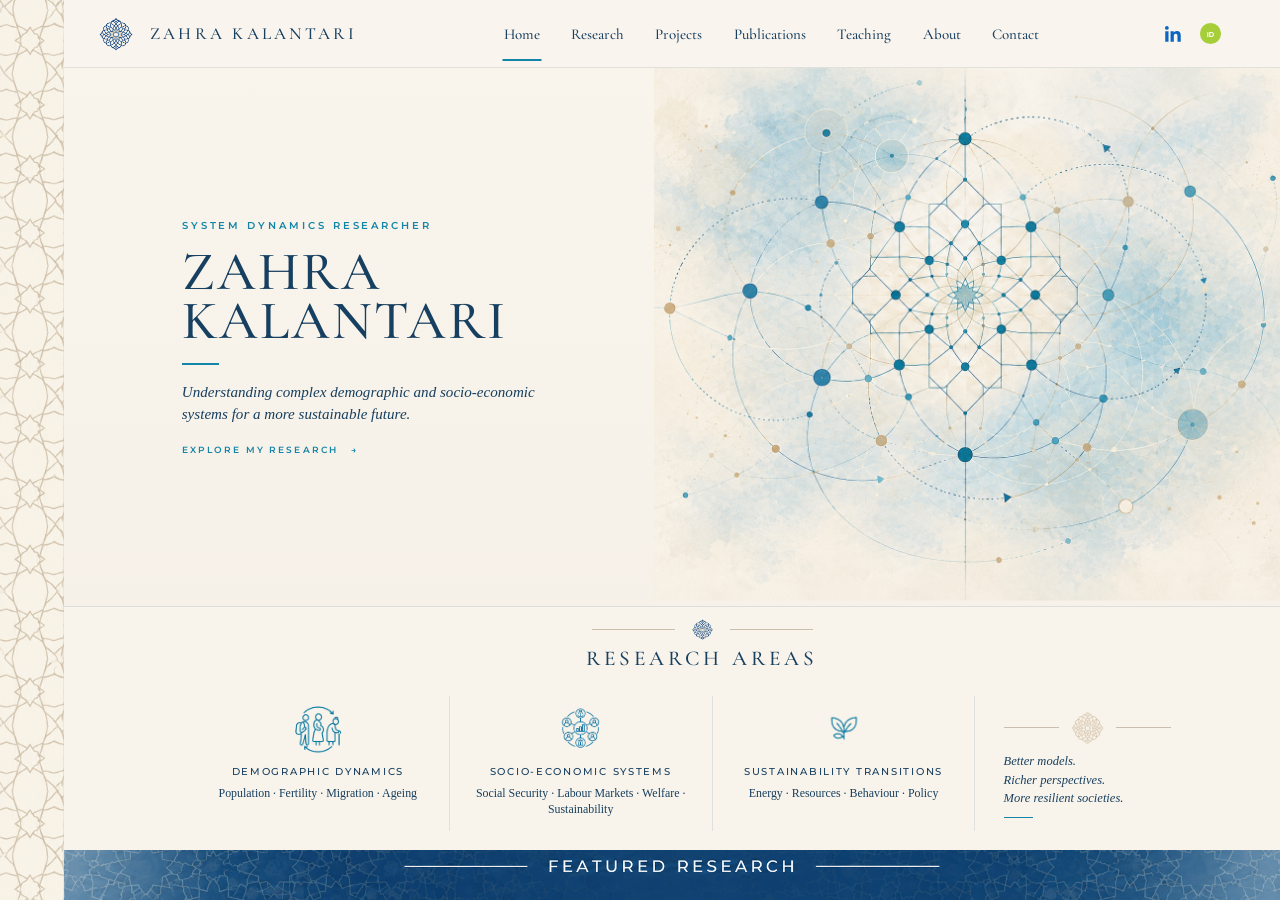
==== index.html @ ad51850c "Update index.html" ====
<!DOCTYPE html>
<html lang="en">

<head>
    <meta charset="UTF-8">

    <meta
        name="viewport"
        content="width=device-width, initial-scale=1.0"
    >

    <title>
        Zahra Kalantari | System Dynamics Researcher
    </title>

    <meta
        name="description"
        content="Academic website of Zahra Kalantari, System Dynamics researcher working on demographic dynamics, socio-economic systems, sustainability and policy analysis."
    >

    <!-- Fonts -->
    <link
        rel="preconnect"
        href="https://fonts.googleapis.com"
    >

    <link
        rel="preconnect"
        href="https://fonts.gstatic.com"
        crossorigin
    >

    <link
        href="https://fonts.googleapis.com/css2?family=Cormorant+Garamond:ital,wght@0,400;0,500;0,600;1,400&family=Montserrat:wght@400;500;600&display=swap"
        rel="stylesheet"
    >

    <link
        rel="stylesheet"
        href="style.css"
    >
</head>


<body>


<div class="page-shell">


    <!-- LEFT YAZD-INSPIRED BORDER -->

    <aside
        class="left-rail"
        aria-hidden="true">
    </aside>



    <!-- HEADER -->

    <header class="site-header">


        <a
            class="brand"
            href="#">

            <img
                src="assets/brand-mark.png"
                alt=""
                class="brand-mark"
            >

            <span>
                ZAHRA KALANTARI
            </span>

        </a>



        <nav
            class="main-nav"
            aria-label="Main navigation">

            <a
                href="#"
                class="active">
                Home
            </a>

            <a href="#research">
                Research
            </a>

            <a href="#projects">
                Projects
            </a>

            <a href="#">
                Publications
            </a>

            <a href="#">
                Teaching
            </a>

            <a href="#">
                About
            </a>

            <a href="#">
                Contact
            </a>

        </nav>



        <!-- SOCIAL LINKS -->

        <div class="social-links">


            <!-- Replace # later with your LinkedIn URL -->

            <a
                href="#"
                class="social-link linkedin"
                aria-label="LinkedIn"
                title="LinkedIn">

                <svg
                    viewBox="0 0 24 24"
                    aria-hidden="true">

                    <path
                        d="M20.45 20.45h-3.56v-5.57c0-1.33-.03-3.04-1.85-3.04-1.85 0-2.14 1.45-2.14 2.94v5.67H9.34V8.98h3.42v1.57h.05c.48-.9 1.64-1.85 3.37-1.85 3.6 0 4.27 2.37 4.27 5.46v6.29ZM5.32 7.41a2.06 2.06 0 1 1 0-4.12 2.06 2.06 0 0 1 0 4.12ZM7.1 20.45H3.54V8.98H7.1v11.47Z">
                    </path>

                </svg>

            </a>



            <!-- Replace # later with your ORCID URL -->

            <a
                href="#"
                class="social-link orcid"
                aria-label="ORCID"
                title="ORCID">

                <svg
                    viewBox="0 0 24 24"
                    aria-hidden="true">

                    <circle
                        cx="12"
                        cy="12"
                        r="11">
                    </circle>

                    <text
                        x="12"
                        y="15.3"
                        text-anchor="middle">
                        iD
                    </text>

                </svg>

            </a>


        </div>


    </header>



    <!-- HERO -->

    <section class="hero">


        <!-- HERO TEXT -->

        <div class="hero-copy">


            <p class="hero-label">
                SYSTEM DYNAMICS RESEARCHER
            </p>


            <h1>
                ZAHRA
                <br>
                KALANTARI
            </h1>


            <span class="hero-rule"></span>


            <p class="hero-description">

                Understanding complex demographic
                and socio-economic systems for a more
                sustainable future.

            </p>


            <a
                href="#research"
                class="hero-link">

                EXPLORE MY RESEARCH

                <span aria-hidden="true">
                    →
                </span>

            </a>


        </div>



        <!-- HERO IMAGE -->

        <div class="hero-visual">

            <img
                src="assets/hero-graphic.png"
                alt=""
            >

        </div>


    </section>



    <!-- RESEARCH AREAS -->

    <section
        class="research-areas"
        id="research">


        <!-- TITLE ORNAMENT -->

        <div class="research-heading">

            <span class="heading-line"></span>

            <img
                src="assets/brand-mark.png"
                alt=""
                class="heading-mark"
            >

            <span class="heading-line"></span>

        </div>



        <h2>
            RESEARCH AREAS
        </h2>



        <div class="research-grid">


            <!-- 1 -->

            <article class="research-card">

                <div class="research-icon-box">

                    <img
                        src="assets/icon-demographic.png"
                        alt=""
                        class="research-icon icon-demographic"
                    >

                </div>


                <h3>
                    DEMOGRAPHIC DYNAMICS
                </h3>


                <p>
                    Population · Fertility · Migration · Ageing
                </p>

            </article>



            <!-- 2 -->

            <article class="research-card">

                <div class="research-icon-box">

                    <img
                        src="assets/icon-socioeconomic.png"
                        alt=""
                        class="research-icon icon-socioeconomic"
                    >

                </div>


                <h3>
                    SOCIO-ECONOMIC SYSTEMS
                </h3>


                <p>
                    Social Security · Labour Markets · Welfare · Sustainability
                </p>

            </article>



            <!-- 3 -->

            <article class="research-card">

                <div class="research-icon-box">

                    <img
                        src="assets/icon-sustainability.png"
                        alt=""
                        class="research-icon icon-sustainability"
                    >

                </div>


                <h3>
                    SUSTAINABILITY TRANSITIONS
                </h3>


                <p>
                    Energy · Resources · Behaviour · Policy
                </p>

            </article>



            <!-- SLOGAN -->

            <aside class="research-slogan">


                <div class="slogan-decoration">

                    <span></span>


                    <img
                        src="assets/slogan-icon.png"
                        alt=""
                    >


                    <span></span>

                </div>



                <p>

                    Better models.
                    <br>

                    Richer perspectives.
                    <br>

                    More resilient societies.

                </p>


                <div class="slogan-bottom-line"></div>


            </aside>


        </div>


    </section>



    <!-- FEATURED RESEARCH
         IMPORTANT:
         The image itself already contains the title and lines.
         No additional Featured Research text here.
    -->

   <section
    class="featured-strip"
    id="projects"
    aria-label="Featured Research">

    <img
        src="assets/featured-banner.png"
        alt="Featured Research"
    >

</section>
    </section>


</div>


</body>

</html>
---- style.css ----
/* =========================================================
   ZAHRA KALANTARI
   HOMEPAGE — FINAL PROPORTION SYSTEM
   ========================================================= */


/* =========================================================
   VARIABLES
   ========================================================= */

:root {

    --page:
        #f7f2e9;

    --page-light:
        #faf6ef;

    --sand:
        #D4C8B6;

    --blue:
        #1385a8;

    --deep-blue:
        #173f60;

    --line:
        rgba(23, 63, 96, 0.11);


    /* left decorative border */

    --rail-width:
        64px;


    /*
       These four rows together always equal the screen height.

       They scale automatically with monitor height.
    */

    --header-height:
        clamp(64px, 7.6vh, 80px);

   --research-height:
    clamp(185px, 27vh, 250px);

--featured-height:
    clamp(46px, 5.6vh, 58px);

}


/* =========================================================
   RESET
   ========================================================= */

* {

    box-sizing:
        border-box;

    margin:
        0;

    padding:
        0;

}


html {

    width:
        100%;

    height:
        100%;

    scroll-behavior:
        smooth;

}


body {

    width:
        100%;

    min-height:
        100%;

    overflow-x:
        hidden;


    font-family:
        "Cormorant Garamond",
        Georgia,
        serif;


    color:
        var(--deep-blue);


    background:

        radial-gradient(
            circle at 82% 6%,
            rgba(255,255,255,0.40),
            transparent 28%
        ),

        linear-gradient(
            180deg,
            #f9f5ed 0%,
            #f5efe6 100%
        );

}


a {

    color:
        inherit;

    text-decoration:
        none;

}


img {

    display:
        block;

}


/* =========================================================
   FIRST SCREEN
   ========================================================= */

.page-shell {

    position:
        relative;


    width:
        100%;


    /*
       Entire composition stays inside one monitor.
    */

    height:
        100svh;


    display:
        grid;


    grid-template-rows:

        var(--header-height)

        minmax(0, 1fr)

        var(--research-height)

        var(--featured-height);


    overflow:
        hidden;


    background:

        linear-gradient(
            180deg,
            #f9f5ed 0%,
            #f5efe6 100%
        );

}


/* =========================================================
   LEFT DECORATIVE BORDER
   ========================================================= */

.left-rail {

    position:
        absolute;


    z-index:
        40;


    top:
        0;

    bottom:
        0;

    left:
        0;


    width:
        var(--rail-width);


    overflow:
        hidden;


    background-color:
        var(--page);


    /*
       IMPORTANT

       The source PNG contains blank space on its right side.

       The original image is therefore deliberately enlarged.

       This makes ONLY the geometric section fill the entire
       visible 64px rail.
    */

    background-image:
        url("assets/left-border.png");


    background-repeat:
        repeat-y;


    background-size:
        170px auto;


    background-position:
        left top;


    border-right:
        1px solid
        rgba(212, 200, 182, 0.30);


    pointer-events:
        none;

}


/* =========================================================
   HEADER
   ========================================================= */

.site-header {

    position:
        relative;


    z-index:
        20;


    grid-row:
        1;


    display:
        grid;


    grid-template-columns:

        minmax(280px, 1fr)

        auto

        minmax(100px, 0.45fr);


    align-items:
        center;


    padding:

        0

        4.5vw

        0

        calc(
            var(--rail-width) + 2.5vw
        );


    border-bottom:
        1px solid var(--line);


    background:
        rgba(249,245,237,0.94);

}


/* =========================================================
   BRAND
   ========================================================= */

.brand {

    display:
        inline-flex;


    align-items:
        center;


    gap:
        14px;


    width:
        max-content;

}


.brand-mark {

    width:
        40px;

    height:
        40px;


    object-fit:
        contain;


    flex:
        0 0 auto;

}


.brand span {

    font-size:
        17px;


    font-weight:
        500;


    letter-spacing:
        0.19em;


    white-space:
        nowrap;


    color:
        var(--deep-blue);

}


/* =========================================================
   NAVIGATION
   ========================================================= */

.main-nav {

    height:
        100%;


    display:
        flex;


    align-items:
        center;


    justify-content:
        center;


    gap:
        clamp(
            21px,
            2.45vw,
            41px
        );

}


.main-nav a {

    position:
        relative;


    font-size:
        15px;


    font-weight:
        500;


    color:
        var(--deep-blue);


    transition:
        color 0.20s ease;

}


.main-nav a:hover {

    color:
        var(--blue);

}


.main-nav a::after {

    content:
        "";


    position:
        absolute;


    left:
        50%;


    bottom:
        -18px;


    width:
        0;


    height:
        2px;


    transform:
        translateX(-50%);


    background:
        var(--blue);


    transition:
        width 0.20s ease;

}


.main-nav a:hover::after,
.main-nav a.active::after {

    width:
        39px;

}


/* =========================================================
   LINKEDIN + ORCID
   ========================================================= */

.social-links {

    display:
        flex;


    align-items:
        center;


    justify-content:
        flex-end;


    gap:
        13px;

}


.social-link {

    width:
        24px;

    height:
        24px;


    display:
        grid;


    place-items:
        center;


    transition:
        transform 0.20s ease;

}


.social-link:hover {

    transform:
        translateY(-1px);

}


/* LinkedIn */

.linkedin svg {

    width:
        22px;

    height:
        22px;


    fill:
        #0A66C2;

}


/* ORCID */

.orcid svg {

    width:
        23px;

    height:
        23px;

}


.orcid circle {

    fill:
        #A6CE39;

}


.orcid text {

    fill:
        white;


    font-family:
        Arial,
        Helvetica,
        sans-serif;


    font-size:
        8px;


    font-weight:
        700;

}


/* =========================================================
   HERO
   ========================================================= */

.hero {

    grid-row:
        2;

    min-height:
        0;

    display:
        grid;

    grid-template-columns:
        43% 57%;

    padding-left:
        calc(var(--rail-width) + 9.2vw);

    border-bottom:
        1px solid var(--line);
}


/* =========================================================
   HERO COPY
   ========================================================= */

.hero-copy {

    min-width:
        0;

    display:
        flex;

    flex-direction:
        column;

    justify-content:
        center;

    align-items:
        flex-start;

    padding-right:
        2vw;

    padding-top:
        0.6vh;

    padding-bottom:
        0.6vh;
}

/* label */

.hero-label {

    margin-bottom:

        clamp(
            11px,
            1.7vh,
            19px
        );


    font-family:

        "Montserrat",
        Arial,
        sans-serif;


    font-size:

        clamp(
            10px,
            0.79vw,
            12px
        );


    font-weight:
        600;


    letter-spacing:
        0.29em;


    color:
        var(--blue);

}


/* =========================================================
   NAME
   ========================================================= */

.hero h1 {

    /*
       Deliberately smaller than previous version.
    */

    font-size:

        clamp(
            48px,
            4.25vw,
            66px
        );


    line-height:
        0.91;


    letter-spacing:
        0.045em;


    font-weight:
        500;


    color:
        var(--deep-blue);

}


/* blue divider */

.hero-rule {

    display:
        block;


    width:
        37px;


    height:
        2px;


    margin:

        clamp(
            12px,
            1.8vh,
            19px
        )

        0;


    background:
        var(--blue);

}


/* description */

.hero-description {

    max-width:
        390px;


    font-family:

        Georgia,
        "Times New Roman",
        serif;


    font-style:
        italic;


    font-size:

        clamp(
            14px,
            1.18vw,
            18px
        );


    line-height:
        1.48;


    color:
        var(--deep-blue);

}


/* CTA */

.hero-link {

    margin-top:

        clamp(
            13px,
            2vh,
            21px
        );


    display:
        inline-flex;


    align-items:
        center;


    gap:
        13px;


    font-family:

        "Montserrat",
        Arial,
        sans-serif;


    font-size:

        clamp(
            9px,
            0.72vw,
            11px
        );


    font-weight:
        600;


    letter-spacing:
        0.23em;


    color:
        var(--blue);

}


/* =========================================================
   HERO VISUAL
   ========================================================= */

.hero-visual {

    min-width:
        0;

    height:
        100%;

    display:
        flex;

    align-items:
        center;

    justify-content:
        center;

    overflow:
        hidden;

    padding:
        0;

    background:
        var(--page);
}
.hero-visual img {

    width:
        108%;

    height:
        108%;

    object-fit:
        contain;

    object-position:
        center center;

    transform:
        translateY(-1%) scale(1.06);
}
/* =========================================================
   RESEARCH AREAS
   ========================================================= */

.research-areas {

    grid-row:
        3;


    min-height:
        0;


    padding:

        1vh

        4.9vw

        1.1vh

        calc(
            var(--rail-width) + 9.6vw
        );


    background:
        rgba(249,245,237,0.80);

}


/* =========================================================
   RESEARCH TITLE ORNAMENT
   ========================================================= */

.research-heading {

    height:
        27px;


    display:
        flex;


    align-items:
        center;


    justify-content:
        center;


    gap:
        15px;

}


.heading-line {

    width:
        83px;


    height:
        1px;


    background:
        rgba(137,117,84,0.42);

}


.heading-mark {

    width:
        25px;

    height:
        25px;


    object-fit:
        contain;

}


/* =========================================================
   RESEARCH TITLE
   ========================================================= */

.research-areas > h2 {

    margin-top:
        2px;


    margin-bottom:
        1vh;


    text-align:
        center;


    font-size:

        clamp(
            18px,
            1.65vw,
            26px
        );


    font-weight:
        500;


    letter-spacing:
        0.19em;


    color:
        var(--deep-blue);

}


/* =========================================================
   RESEARCH GRID
   ========================================================= */

.research-grid {

    height:

        calc(
            100% - 56px
        );


    display:
        grid;


    grid-template-columns:

        1fr

        1fr

        1fr

        0.92fr;


    align-items:
        center;

}


/* =========================================================
   RESEARCH CARD
   ========================================================= */

.research-card {

    height:
        80%;


    min-width:
        0;


    display:
        flex;


    flex-direction:
        column;


    align-items:
        center;


    justify-content:
        flex-start;


    padding:

        0

        1.5vw;


    text-align:
        center;


    border-right:

        1px solid
        rgba(23,63,96,0.10);

}


/* =========================================================
   ICON CONTAINER

   The outer container is identical for all three icons.
   The image itself is individually scaled below.
   ========================================================= */

.research-icon-box {

    width:
        64px;


    height:
        64px;


    display:
        flex;


    align-items:
        center;


    justify-content:
        center;


    margin-bottom:
        0.55vh;

}


.research-icon {

    display:
        block;


    max-width:
        100%;


    max-height:
        100%;


    object-fit:
        contain;

}


/* Demographic icon has lots of internal empty area */

.icon-demographic {

    width:
        62px;

    height:
        62px;


    transform:
        scale(1.14);

}


/* Socio-economic */

.icon-socioeconomic {

    width:
        59px;

    height:
        59px;


    transform:
        scale(1);

}


/* Leaf has a naturally larger visual silhouette */

.icon-sustainability {

    width:
        58px;

    height:
        58px;

    transform:
        scale(1.08);
}
/* =========================================================
   RESEARCH HEADINGS
   ========================================================= */

.research-card h3 {

    margin-bottom:
        0.65vh;


    font-family:

        "Montserrat",
        Arial,
        sans-serif;


    font-size:

        clamp(
            9px,
            0.75vw,
            11.5px
        );


    line-height:
        1.42;


    font-weight:
        500;


    letter-spacing:
        0.18em;


    color:
        var(--deep-blue);

}


/* =========================================================
   RESEARCH TOPICS
   ========================================================= */

.research-card p {

    font-family:

        Georgia,
        "Times New Roman",
        serif;


    font-size:

        clamp(
            11px,
            0.93vw,
            14px
        );


    line-height:
        1.38;


    color:
        var(--deep-blue);

}


/* =========================================================
   SLOGAN
   ========================================================= */

.research-slogan {

    align-self:
        center;


    padding-left:
        2.2vw;

}


/* slogan ornament */

.slogan-decoration {

    display:
        flex;


    align-items:
        center;


    gap:
        11px;


    margin-bottom:
        0.75vh;

}


.slogan-decoration span {

    flex:
        1;


    max-width:
        55px;


    height:
        1px;


    background:
        rgba(137,117,84,0.42);

}


/* Larger sand-colored shamsa */

.slogan-decoration img {

    width:

        clamp(
            35px,
            2.8vw,
            42px
        );


    height:

        clamp(
            35px,
            2.8vw,
            42px
        );


    object-fit:
        contain;

}


/* slogan text */

.research-slogan p {

    font-family:

        Georgia,
        "Times New Roman",
        serif;


    font-size:

        clamp(
            12px,
            0.98vw,
            15px
        );


    line-height:
        1.47;


    font-style:
        italic;


    color:
        var(--deep-blue);

}


/* small blue line */

.slogan-bottom-line {

    width:
        29px;


    height:
        1px;


    margin-top:
        1vh;


    background:
        var(--blue);

}


/* =========================================================
   FEATURED RESEARCH STRIP

   There is NO additional text here.
   The PNG itself contains the title and lines.
   ========================================================= */

.featured-strip {

    grid-row:
        4;


    width:

        calc(
            100% - var(--rail-width)
        );


    height:
        var(--featured-height);


    margin-left:
        var(--rail-width);


    overflow:
        hidden;


    background:
        #174e79;

}


.featured-strip img {

    width:
        100%;


    height:
        100%;


    object-fit:
        cover;


    object-position:
        center center;

}


/* =========================================================
   SHORT DESKTOP SCREENS
   ========================================================= */

@media
(max-height: 700px)
and
(min-width: 901px) {

    :root {

        --research-height:
            195px;

        --featured-height:
            47px;

        --header-height:
            63px;

    }


    .brand-mark {

        width:
            36px;

        height:
            36px;

    }


    .brand span {

        font-size:
            15px;

    }


    .hero h1 {

        font-size:

            clamp(
                46px,
                4vw,
                58px
            );

    }


    .hero-description {

        font-size:

            clamp(
                13px,
                1vw,
                16px
            );

    }


    .research-icon-box {

        width:
            55px;

        height:
            55px;

    }


    .icon-demographic {

        width:
            54px;

        height:
            54px;

    }


    .icon-socioeconomic {

        width:
            52px;

        height:
            52px;

    }


    .icon-sustainability {

        width:
            44px;

        height:
            44px;

    }

}


/* =========================================================
   TABLET / MOBILE
   ========================================================= */

@media
(max-width: 900px) {


    body {

        overflow-y:
            auto;

    }


    :root {

        --rail-width:
            34px;

    }


    .page-shell {

        height:
            auto;


        min-height:
            100svh;


        display:
            block;


        overflow:
            visible;

    }


    .left-rail {

        position:
            fixed;


        width:
            var(--rail-width);


        /*
           same crop principle as desktop
        */

        background-size:
            91px auto;

    }


    .site-header {

        height:
            68px;


        display:
            flex;


        padding:

            0

            16px

            0

            calc(
                var(--rail-width) + 16px
            );

    }


    .brand-mark {

        width:
            34px;

        height:
            34px;

    }


    .brand span {

        font-size:
            14px;


        letter-spacing:
            0.12em;

    }


    .main-nav {

        display:
            none;

    }


    .social-links {

        margin-left:
            auto;

    }


    .hero {

        display:
            block;


        padding:

            42px

            18px

            25px

            calc(
                var(--rail-width) + 22px
            );

    }


    .hero-copy {

        padding-bottom:
            28px;

    }


    .hero h1 {

        font-size:

            clamp(
                46px,
                14vw,
                68px
            );

    }


    .hero-visual {

        height:
            340px;


        margin-left:

            calc(
                -1 *
                (
                    var(--rail-width) + 22px
                )
            );


        margin-right:
            -18px;

    }


    .hero-visual img {

        width:
            96%;


        height:
            96%;

    }


    .research-areas {

        padding:

            28px

            22px

            30px

            calc(
                var(--rail-width) + 22px
            );

    }


    .research-grid {

        height:
            auto;


        display:
            block;

    }


    .research-card {

        height:
            auto;


        padding:
            20px 0;


        border-right:
            0;


        border-bottom:

            1px solid
            rgba(23,63,96,0.10);

    }


    .research-icon-box {

        width:
            70px;

        height:
            70px;

    }


    .research-slogan {

        padding:
            28px 0 5px;


        text-align:
            center;

    }


    .slogan-decoration {

        justify-content:
            center;

    }


    .slogan-bottom-line {

        margin-left:
            auto;

        margin-right:
            auto;

    }


    .featured-strip {

        width:

            calc(
                100% - var(--rail-width)
            );


        height:
            70px;


        margin-left:
            var(--rail-width);

    }

}
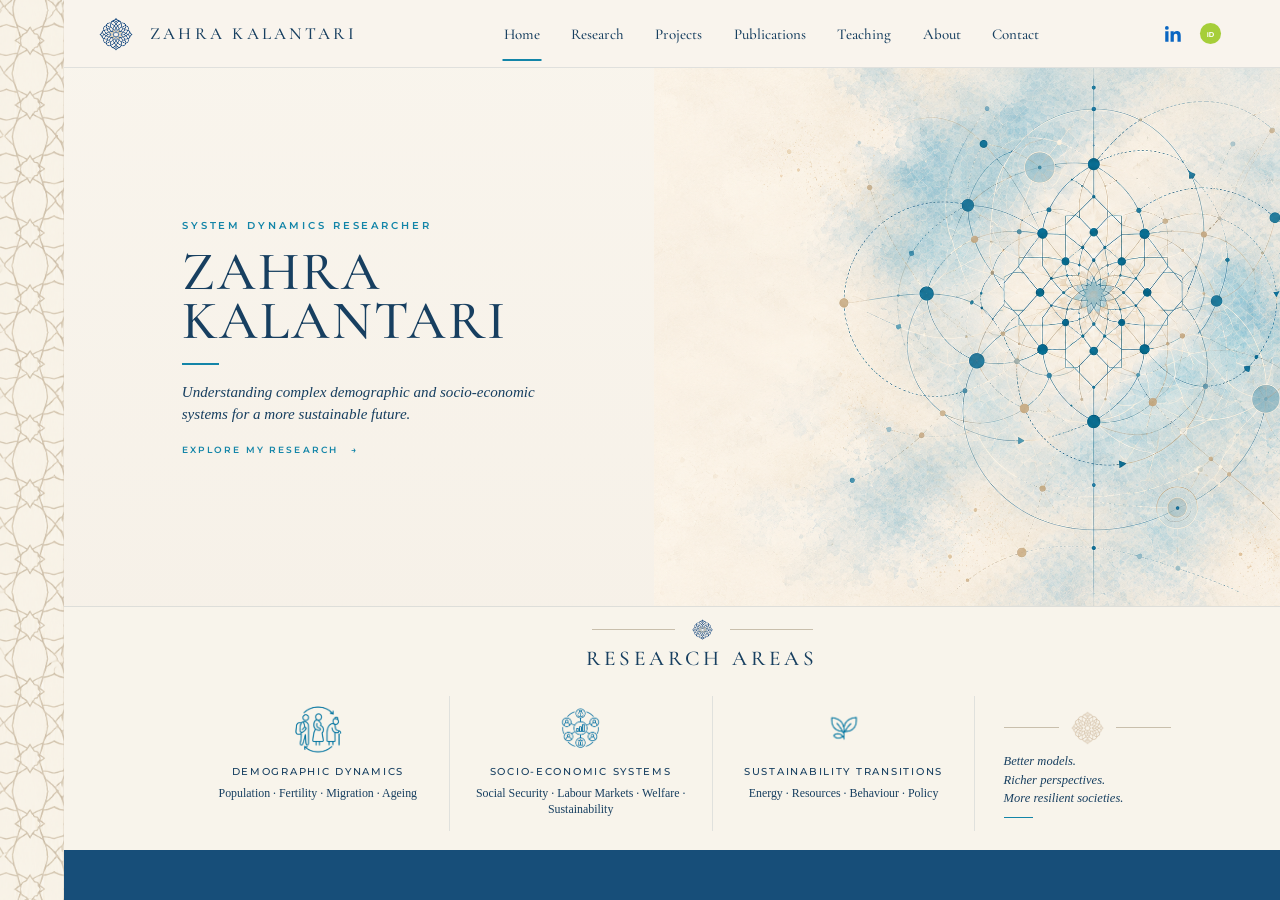
==== commit 2cca9f35: "Update index.html" ====
--- a/index.html
+++ b/index.html
@@ -425,13 +425,8 @@
     class="featured-strip"
     id="projects"
     aria-label="Featured Research">
-
-    <img
-        src="assets/featured-banner.png"
-        alt="Featured Research"
-    >
-
 </section>
+
     </section>
 
 
--- a/style.css
+++ b/style.css
@@ -890,47 +890,28 @@
    ========================================================= */
 
 .hero-visual {
-
-    min-width:
-        0;
-
-    height:
-        100%;
-
-    display:
-        flex;
-
-    align-items:
-        center;
-
-    justify-content:
-        center;
-
-    overflow:
-        hidden;
-
-    padding:
-        0;
-
-    background:
-        var(--page);
-}
+    min-width: 0;
+    height: 100%;
+
+    display: flex;
+    align-items: center;
+    justify-content: center;
+
+    overflow: hidden;
+
+    padding: 0;
+
+    background: var(--page);
+}
+ 
 .hero-visual img {
-
-    width:
-        108%;
-
-    height:
-        108%;
-
-    object-fit:
-        contain;
-
-    object-position:
-        center center;
-
-    transform:
-        translateY(-1%) scale(1.06);
+    width: 100%;
+    height: 100%;
+
+    object-fit: cover;
+    object-position: 68% center;
+
+    transform: none;
 }
 /* =========================================================
    RESEARCH AREAS
@@ -1938,21 +1919,19 @@
 
 
     .featured-strip {
-
-        width:
-
-            calc(
-                100% - var(--rail-width)
-            );
-
-
-        height:
-            70px;
-
-
-        margin-left:
-            var(--rail-width);
-
-    }
-
-}
+    grid-row: 4;
+
+    width: calc(100% - var(--rail-width));
+    height: var(--featured-height);
+
+    margin-left: var(--rail-width);
+
+    background-image: url("assets/featured-banner.png");
+    background-repeat: no-repeat;
+    background-position: center;
+    background-size: cover;
+
+    overflow: hidden;
+}
+
+}
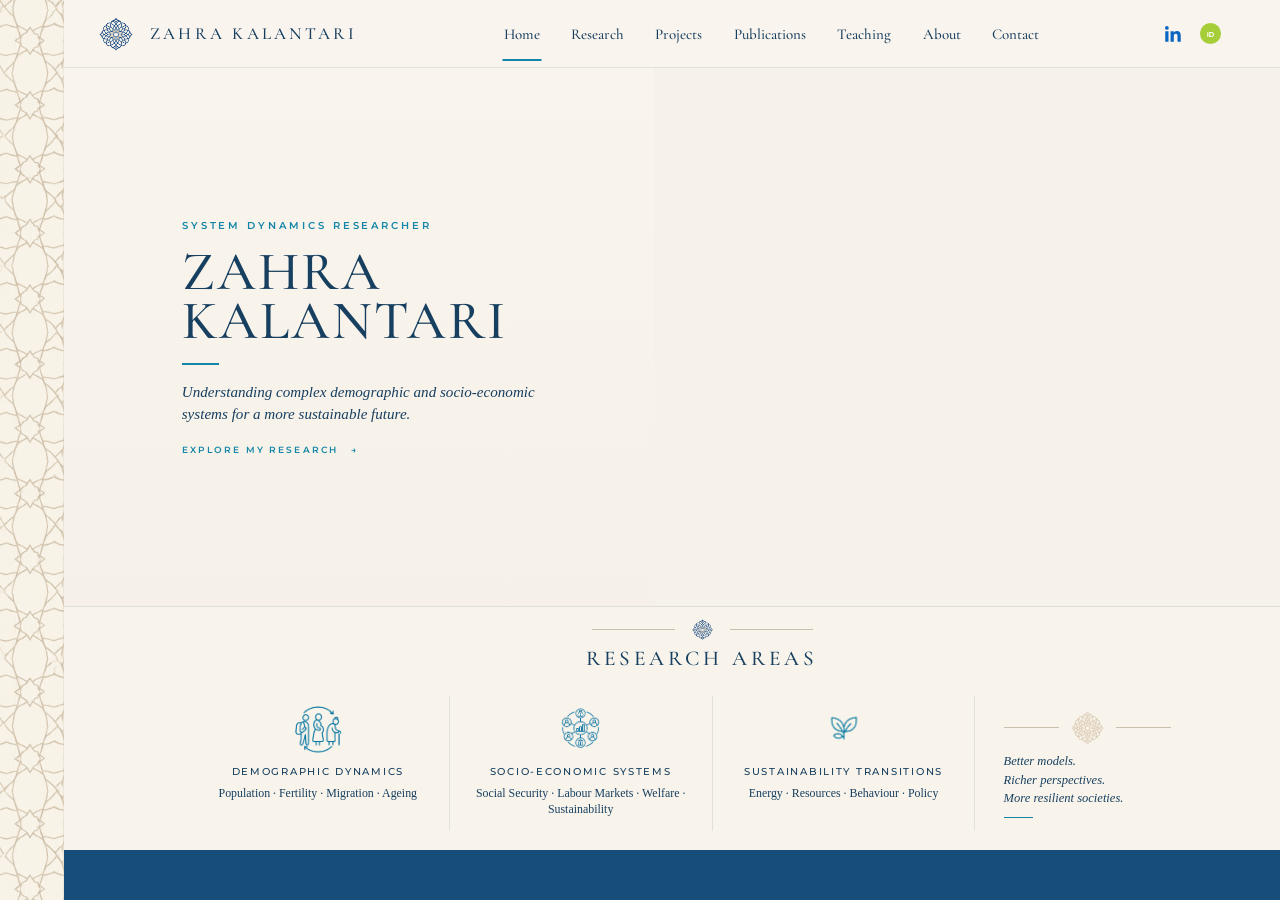
==== commit 68dc3d08: "Update index.html" ====
--- a/index.html
+++ b/index.html
@@ -235,14 +235,7 @@
 
         <!-- HERO IMAGE -->
 
-        <div class="hero-visual">
-
-            <img
-                src="assets/hero-graphic.png"
-                alt=""
-            >
-
-        </div>
+      <div class="hero-visual" aria-hidden="true"></div>
 
 
     </section>
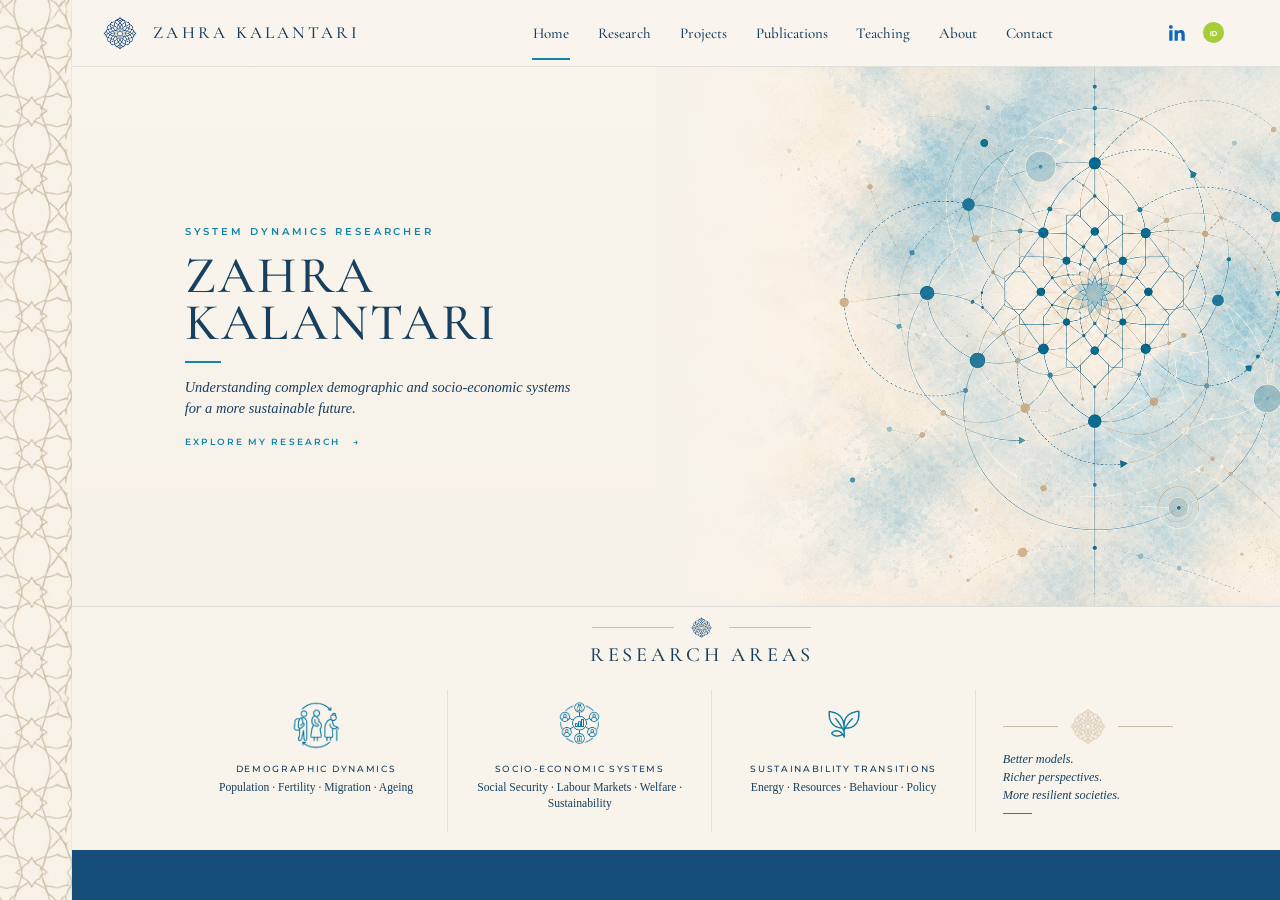
==== commit 603d34af: "Update index.html" ====
--- a/index.html
+++ b/index.html
@@ -418,7 +418,6 @@
     class="featured-strip"
     id="projects"
     aria-label="Featured Research">
-</section>
 
     </section>
 
--- a/style.css
+++ b/style.css
@@ -1,55 +1,23 @@
 /* =========================================================
-   ZAHRA KALANTARI
-   HOMEPAGE — FINAL PROPORTION SYSTEM
-   ========================================================= */
-
-
-/* =========================================================
-   VARIABLES
+   ZAHRA KALANTARI — CLEAN HOMEPAGE CSS
    ========================================================= */
 
 :root {
-
-    --page:
-        #f7f2e9;
-
-    --page-light:
-        #faf6ef;
-
-    --sand:
-        #D4C8B6;
-
-    --blue:
-        #1385a8;
-
-    --deep-blue:
-        #173f60;
-
-    --line:
-        rgba(23, 63, 96, 0.11);
-
-
-    /* left decorative border */
-
-    --rail-width:
-        64px;
-
-
-    /*
-       These four rows together always equal the screen height.
-
-       They scale automatically with monitor height.
-    */
-
-    --header-height:
-        clamp(64px, 7.6vh, 80px);
-
-   --research-height:
-    clamp(185px, 27vh, 250px);
-
---featured-height:
-    clamp(46px, 5.6vh, 58px);
-
+  --page: #f7f2e9;
+  --page-light: #faf6ef;
+
+  --sand: #D4C8B6;
+
+  --blue: #1385a8;
+  --deep-blue: #173f60;
+
+  --line: rgba(23, 63, 96, 0.11);
+
+  --rail-width: 72px;
+
+  --header-height: clamp(62px, 7.4vh, 76px);
+  --research-height: clamp(188px, 27vh, 245px);
+  --featured-height: clamp(44px, 5.6vh, 58px);
 }
 
 
@@ -58,140 +26,82 @@
    ========================================================= */
 
 * {
-
-    box-sizing:
-        border-box;
-
-    margin:
-        0;
-
-    padding:
-        0;
-
-}
-
+  box-sizing: border-box;
+  margin: 0;
+  padding: 0;
+}
+
+html,
+body {
+  width: 100%;
+  min-height: 100%;
+}
 
 html {
-
-    width:
-        100%;
-
-    height:
-        100%;
-
-    scroll-behavior:
-        smooth;
-
-}
-
+  scroll-behavior: smooth;
+}
 
 body {
-
-    width:
-        100%;
-
-    min-height:
-        100%;
-
-    overflow-x:
-        hidden;
-
-
-    font-family:
-        "Cormorant Garamond",
-        Georgia,
-        serif;
-
-
-    color:
-        var(--deep-blue);
-
-
-    background:
-
-        radial-gradient(
-            circle at 82% 6%,
-            rgba(255,255,255,0.40),
-            transparent 28%
-        ),
-
-        linear-gradient(
-            180deg,
-            #f9f5ed 0%,
-            #f5efe6 100%
-        );
-
-}
-
+  overflow-x: hidden;
+
+  font-family:
+    "Cormorant Garamond",
+    Georgia,
+    serif;
+
+  color: var(--deep-blue);
+
+  background:
+    radial-gradient(
+      circle at 82% 6%,
+      rgba(255,255,255,0.42),
+      transparent 29%
+    ),
+    linear-gradient(
+      180deg,
+      #f9f5ed 0%,
+      #f5efe6 100%
+    );
+}
 
 a {
-
-    color:
-        inherit;
-
-    text-decoration:
-        none;
-
-}
-
+  color: inherit;
+  text-decoration: none;
+}
 
 img {
-
-    display:
-        block;
-
-}
-
-
-/* =========================================================
-   FIRST SCREEN
+  display: block;
+}
+
+
+/* =========================================================
+   ONE-SCREEN DESKTOP LAYOUT
    ========================================================= */
 
 .page-shell {
-
-    position:
-        relative;
-
-
-    width:
-        100%;
-
-
-    /*
-       Entire composition stays inside one monitor.
-    */
-
-    height:
-        100svh;
-
-
-    display:
-        grid;
-
-
-    grid-template-rows:
-
-        var(--header-height)
-
-        minmax(0, 1fr)
-
-        var(--research-height)
-
-        var(--featured-height);
-
-
-    overflow:
-        hidden;
-
-
-    background:
-
-        linear-gradient(
-            180deg,
-            #f9f5ed 0%,
-            #f5efe6 100%
-        );
-
+  position: relative;
+
+  width: 100%;
+  height: 100svh;
+
+  min-height: 620px;
+
+  display: grid;
+
+  grid-template-rows:
+    var(--header-height)
+    minmax(0, 1fr)
+    var(--research-height)
+    var(--featured-height);
+
+  overflow: hidden;
+
+  background:
+    linear-gradient(
+      180deg,
+      #f9f5ed 0%,
+      #f5efe6 100%
+    );
 }
 
 
@@ -200,72 +110,40 @@
    ========================================================= */
 
 .left-rail {
-
-    position:
-        absolute;
-
-
-    z-index:
-        40;
-
-
-    top:
-        0;
-
-    bottom:
-        0;
-
-    left:
-        0;
-
-
-    width:
-        var(--rail-width);
-
-
-    overflow:
-        hidden;
-
-
-    background-color:
-        var(--page);
-
-
-    /*
-       IMPORTANT
-
-       The source PNG contains blank space on its right side.
-
-       The original image is therefore deliberately enlarged.
-
-       This makes ONLY the geometric section fill the entire
-       visible 64px rail.
-    */
-
-    background-image:
-        url("assets/left-border.png");
-
-
-    background-repeat:
-        repeat-y;
-
-
-    background-size:
-        170px auto;
-
-
-    background-position:
-        left top;
-
-
-    border-right:
-        1px solid
-        rgba(212, 200, 182, 0.30);
-
-
-    pointer-events:
-        none;
-
+  position: absolute;
+
+  z-index: 40;
+
+  inset: 0 auto 0 0;
+
+  width: var(--rail-width);
+
+  overflow: hidden;
+
+  background-color: var(--page);
+
+  background-image:
+    url("assets/left-border.png");
+
+  background-repeat:
+    repeat-y;
+
+  /*
+    Deliberately enlarges the source image so
+    the decorative geometry fills the rail and
+    the blank area on its right side is cropped.
+  */
+
+  background-size:
+    180px auto;
+
+  background-position:
+    left top;
+
+  border-right:
+    1px solid rgba(212, 200, 182, 0.28);
+
+  pointer-events: none;
 }
 
 
@@ -274,56 +152,32 @@
    ========================================================= */
 
 .site-header {
-
-    position:
-        relative;
-
-
-    z-index:
-        20;
-
-
-    grid-row:
-        1;
-
-
-    display:
-        grid;
-
-
-    grid-template-columns:
-
-        minmax(280px, 1fr)
-
-        auto
-
-        minmax(100px, 0.45fr);
-
-
-    align-items:
-        center;
-
-
-    padding:
-
-        0
-
-        4.5vw
-
-        0
-
-        calc(
-            var(--rail-width) + 2.5vw
-        );
-
-
-    border-bottom:
-        1px solid var(--line);
-
-
-    background:
-        rgba(249,245,237,0.94);
-
+  position: relative;
+
+  z-index: 20;
+
+  grid-row: 1;
+
+  display: grid;
+
+  grid-template-columns:
+    minmax(270px, 1fr)
+    auto
+    minmax(96px, 0.4fr);
+
+  align-items: center;
+
+  padding:
+    0
+    4.2vw
+    0
+    calc(var(--rail-width) + 2.2vw);
+
+  border-bottom:
+    1px solid var(--line);
+
+  background:
+    rgba(249,245,237,0.94);
 }
 
 
@@ -332,65 +186,32 @@
    ========================================================= */
 
 .brand {
-
-    display:
-        inline-flex;
-
-
-    align-items:
-        center;
-
-
-    gap:
-        14px;
-
-
-    width:
-        max-content;
-
-}
-
+  width: max-content;
+
+  display: inline-flex;
+
+  align-items: center;
+
+  gap: 13px;
+}
 
 .brand-mark {
-
-    width:
-        40px;
-
-    height:
-        40px;
-
-
-    object-fit:
-        contain;
-
-
-    flex:
-        0 0 auto;
-
-}
-
+  width: 40px;
+  height: 40px;
+
+  flex: 0 0 auto;
+
+  object-fit: contain;
+}
 
 .brand span {
-
-    font-size:
-        17px;
-
-
-    font-weight:
-        500;
-
-
-    letter-spacing:
-        0.19em;
-
-
-    white-space:
-        nowrap;
-
-
-    color:
-        var(--deep-blue);
-
+  font-size: 17px;
+
+  font-weight: 500;
+
+  letter-spacing: 0.19em;
+
+  white-space: nowrap;
 }
 
 
@@ -399,111 +220,64 @@
    ========================================================= */
 
 .main-nav {
-
-    height:
-        100%;
-
-
-    display:
-        flex;
-
-
-    align-items:
-        center;
-
-
-    justify-content:
-        center;
-
-
-    gap:
-        clamp(
-            21px,
-            2.45vw,
-            41px
-        );
-
-}
-
+  height: 100%;
+
+  display: flex;
+
+  align-items: center;
+
+  justify-content: center;
+
+  gap:
+    clamp(
+      19px,
+      2.25vw,
+      38px
+    );
+}
 
 .main-nav a {
-
-    position:
-        relative;
-
-
-    font-size:
-        15px;
-
-
-    font-weight:
-        500;
-
-
-    color:
-        var(--deep-blue);
-
-
-    transition:
-        color 0.20s ease;
-
-}
-
+  position: relative;
+
+  font-size: 15px;
+
+  font-weight: 500;
+
+  color: var(--deep-blue);
+
+  transition:
+    color 0.20s ease;
+}
 
 .main-nav a:hover {
-
-    color:
-        var(--blue);
-
-}
-
+  color: var(--blue);
+}
 
 .main-nav a::after {
-
-    content:
-        "";
-
-
-    position:
-        absolute;
-
-
-    left:
-        50%;
-
-
-    bottom:
-        -18px;
-
-
-    width:
-        0;
-
-
-    height:
-        2px;
-
-
-    transform:
-        translateX(-50%);
-
-
-    background:
-        var(--blue);
-
-
-    transition:
-        width 0.20s ease;
-
-}
-
+  content: "";
+
+  position: absolute;
+
+  left: 50%;
+
+  bottom: -18px;
+
+  width: 0;
+  height: 2px;
+
+  transform:
+    translateX(-50%);
+
+  background:
+    var(--blue);
+
+  transition:
+    width 0.20s ease;
+}
 
 .main-nav a:hover::after,
 .main-nav a.active::after {
-
-    width:
-        39px;
-
+  width: 38px;
 }
 
 
@@ -512,113 +286,65 @@
    ========================================================= */
 
 .social-links {
-
-    display:
-        flex;
-
-
-    align-items:
-        center;
-
-
-    justify-content:
-        flex-end;
-
-
-    gap:
-        13px;
-
-}
-
+  display: flex;
+
+  align-items: center;
+
+  justify-content: flex-end;
+
+  gap: 12px;
+}
 
 .social-link {
-
-    width:
-        24px;
-
-    height:
-        24px;
-
-
-    display:
-        grid;
-
-
-    place-items:
-        center;
-
-
-    transition:
-        transform 0.20s ease;
-
-}
-
+  width: 25px;
+  height: 25px;
+
+  display: grid;
+
+  place-items: center;
+
+  transition:
+    transform 0.20s ease;
+}
 
 .social-link:hover {
-
-    transform:
-        translateY(-1px);
-
+  transform:
+    translateY(-1px);
 }
 
 
 /* LinkedIn */
 
 .linkedin svg {
-
-    width:
-        22px;
-
-    height:
-        22px;
-
-
-    fill:
-        #0A66C2;
-
+  width: 22px;
+  height: 22px;
+
+  fill: #0A66C2;
 }
 
 
 /* ORCID */
 
 .orcid svg {
-
-    width:
-        23px;
-
-    height:
-        23px;
-
-}
-
+  width: 23px;
+  height: 23px;
+}
 
 .orcid circle {
-
-    fill:
-        #A6CE39;
-
-}
-
+  fill: #A6CE39;
+}
 
 .orcid text {
-
-    fill:
-        white;
-
-
-    font-family:
-        Arial,
-        Helvetica,
-        sans-serif;
-
-
-    font-size:
-        8px;
-
-
-    font-weight:
-        700;
-
+  fill: #ffffff;
+
+  font-family:
+    Arial,
+    Helvetica,
+    sans-serif;
+
+  font-size: 8px;
+
+  font-weight: 700;
 }
 
 
@@ -627,24 +353,25 @@
    ========================================================= */
 
 .hero {
-
-    grid-row:
-        2;
-
-    min-height:
-        0;
-
-    display:
-        grid;
-
-    grid-template-columns:
-        43% 57%;
-
-    padding-left:
-        calc(var(--rail-width) + 9.2vw);
-
-    border-bottom:
-        1px solid var(--line);
+  grid-row: 2;
+
+  min-height: 0;
+
+  display: grid;
+
+  grid-template-columns:
+    43%
+    57%;
+
+  padding-left:
+    calc(
+      var(--rail-width) + 8.8vw
+    );
+
+  border-bottom:
+    1px solid var(--line);
+
+  overflow: hidden;
 }
 
 
@@ -653,72 +380,48 @@
    ========================================================= */
 
 .hero-copy {
-
-    min-width:
-        0;
-
-    display:
-        flex;
-
-    flex-direction:
-        column;
-
-    justify-content:
-        center;
-
-    align-items:
-        flex-start;
-
-    padding-right:
-        2vw;
-
-    padding-top:
-        0.6vh;
-
-    padding-bottom:
-        0.6vh;
-}
-
-/* label */
+  min-width: 0;
+
+  display: flex;
+
+  flex-direction: column;
+
+  justify-content: center;
+
+  align-items: flex-start;
+
+  padding:
+    0.4vh
+    2.4vw
+    0.4vh
+    0;
+}
 
 .hero-label {
-
-    margin-bottom:
-
-        clamp(
-            11px,
-            1.7vh,
-            19px
-        );
-
-
-    font-family:
-
-        "Montserrat",
-        Arial,
-        sans-serif;
-
-
-    font-size:
-
-        clamp(
-            10px,
-            0.79vw,
-            12px
-        );
-
-
-    font-weight:
-        600;
-
-
-    letter-spacing:
-        0.29em;
-
-
-    color:
-        var(--blue);
-
+  margin-bottom:
+    clamp(
+      10px,
+      1.5vh,
+      17px
+    );
+
+  font-family:
+    "Montserrat",
+    Arial,
+    sans-serif;
+
+  font-size:
+    clamp(
+      10px,
+      0.76vw,
+      12px
+    );
+
+  font-weight: 600;
+
+  letter-spacing: 0.29em;
+
+  color: var(--blue);
 }
 
 
@@ -727,281 +430,285 @@
    ========================================================= */
 
 .hero h1 {
-
-    /*
-       Deliberately smaller than previous version.
-    */
-
-    font-size:
-
-        clamp(
-            48px,
-            4.25vw,
-            66px
-        );
-
-
-    line-height:
-        0.91;
-
-
-    letter-spacing:
-        0.045em;
-
-
-    font-weight:
-        500;
-
-
-    color:
-        var(--deep-blue);
-
-}
-
-
-/* blue divider */
+  font-size:
+    clamp(
+      46px,
+      4.05vw,
+      63px
+    );
+
+  line-height: 0.91;
+
+  letter-spacing: 0.045em;
+
+  font-weight: 500;
+
+  color: var(--deep-blue);
+}
+
+
+/* =========================================================
+   HERO RULE
+   ========================================================= */
 
 .hero-rule {
-
-    display:
-        block;
-
-
-    width:
-        37px;
-
-
-    height:
-        2px;
-
-
-    margin:
-
-        clamp(
-            12px,
-            1.8vh,
-            19px
-        )
-
-        0;
-
-
-    background:
-        var(--blue);
-
-}
-
-
-/* description */
+  display: block;
+
+  width: 36px;
+
+  height: 2px;
+
+  margin:
+    clamp(
+      11px,
+      1.6vh,
+      17px
+    )
+    0;
+
+  background:
+    var(--blue);
+}
+
+
+/* =========================================================
+   HERO DESCRIPTION
+   ========================================================= */
 
 .hero-description {
-
-    max-width:
-        390px;
-
-
-    font-family:
-
-        Georgia,
-        "Times New Roman",
-        serif;
-
-
-    font-style:
-        italic;
-
-
-    font-size:
-
-        clamp(
-            14px,
-            1.18vw,
-            18px
-        );
-
-
-    line-height:
-        1.48;
-
-
-    color:
-        var(--deep-blue);
-
-}
-
-
-/* CTA */
+  max-width: 390px;
+
+  font-family:
+    Georgia,
+    "Times New Roman",
+    serif;
+
+  font-style: italic;
+
+  font-size:
+    clamp(
+      13.5px,
+      1.13vw,
+      17.5px
+    );
+
+  line-height: 1.48;
+
+  color: var(--deep-blue);
+}
+
+
+/* =========================================================
+   HERO LINK
+   ========================================================= */
 
 .hero-link {
-
-    margin-top:
-
-        clamp(
-            13px,
-            2vh,
-            21px
-        );
-
-
-    display:
-        inline-flex;
-
-
-    align-items:
-        center;
-
-
-    gap:
-        13px;
-
-
-    font-family:
-
-        "Montserrat",
-        Arial,
-        sans-serif;
-
-
-    font-size:
-
-        clamp(
-            9px,
-            0.72vw,
-            11px
-        );
-
-
-    font-weight:
-        600;
-
-
-    letter-spacing:
-        0.23em;
-
-
-    color:
-        var(--blue);
-
+  margin-top:
+    clamp(
+      12px,
+      1.8vh,
+      19px
+    );
+
+  display: inline-flex;
+
+  align-items: center;
+
+  gap: 13px;
+
+  font-family:
+    "Montserrat",
+    Arial,
+    sans-serif;
+
+  font-size:
+    clamp(
+      9px,
+      0.70vw,
+      11px
+    );
+
+  font-weight: 600;
+
+  letter-spacing: 0.23em;
+
+  color: var(--blue);
 }
 
 
 /* =========================================================
    HERO VISUAL
+
+   HTML should be:
+
+   <div class="hero-visual" aria-hidden="true"></div>
+
    ========================================================= */
 
 .hero-visual {
-    min-width: 0;
-    height: 100%;
-
-    display: flex;
-    align-items: center;
-    justify-content: center;
-
-    overflow: hidden;
-
-    padding: 0;
-
-    background: var(--page);
-}
- 
-.hero-visual img {
-    width: 100%;
-    height: 100%;
-
-    object-fit: cover;
-    object-position: 68% center;
-
-    transform: none;
-}
+  position: relative;
+
+  min-width: 0;
+
+  height: 100%;
+
+  overflow: hidden;
+
+  background-color:
+    var(--page);
+
+  background-image:
+    url("assets/hero-graphic.png");
+
+  background-repeat:
+    no-repeat;
+
+  background-size:
+    cover;
+
+  background-position:
+    68% center;
+}
+
+
+/*
+  Soft transition between text background and artwork.
+  Removes the ugly straight image-cut line.
+*/
+
+.hero-visual::before {
+  content: "";
+
+  position: absolute;
+
+  z-index: 1;
+
+  inset:
+    0
+    auto
+    0
+    0;
+
+  width:
+    25%;
+
+  background:
+    linear-gradient(
+      to right,
+
+      var(--page)
+      0%,
+
+      rgba(247,242,233,0.97)
+      18%,
+
+      rgba(247,242,233,0.76)
+      47%,
+
+      rgba(247,242,233,0.28)
+      76%,
+
+      rgba(247,242,233,0)
+      100%
+    );
+
+  pointer-events:
+    none;
+}
+
+
+/* subtle top/bottom blending */
+
+.hero-visual::after {
+  content: "";
+
+  position: absolute;
+
+  inset: 0;
+
+  pointer-events: none;
+
+  box-shadow:
+
+    inset
+    0
+    16px
+    25px
+    -30px
+    rgba(23,63,96,0.12),
+
+    inset
+    0
+    -16px
+    25px
+    -30px
+    rgba(23,63,96,0.12);
+}
+
+
+/*
+  If an old <img> accidentally remains in the HTML,
+  hide it so it does not interfere.
+*/
+
+.hero-visual > img {
+  display: none;
+}
+
+
 /* =========================================================
    RESEARCH AREAS
    ========================================================= */
 
 .research-areas {
-
-    grid-row:
-        3;
-
-
-    min-height:
-        0;
-
-
-    padding:
-
-        1vh
-
-        4.9vw
-
-        1.1vh
-
-        calc(
-            var(--rail-width) + 9.6vw
-        );
-
-
-    background:
-        rgba(249,245,237,0.80);
-
-}
-
-
-/* =========================================================
-   RESEARCH TITLE ORNAMENT
+  grid-row: 3;
+
+  min-height: 0;
+
+  padding:
+    0.9vh
+    4.8vw
+    1vh
+    calc(
+      var(--rail-width) + 8.8vw
+    );
+
+  background:
+    rgba(249,245,237,0.80);
+}
+
+
+/* =========================================================
+   RESEARCH HEADING ORNAMENT
    ========================================================= */
 
 .research-heading {
-
-    height:
-        27px;
-
-
-    display:
-        flex;
-
-
-    align-items:
-        center;
-
-
-    justify-content:
-        center;
-
-
-    gap:
-        15px;
-
-}
-
+  height: 26px;
+
+  display: flex;
+
+  align-items: center;
+
+  justify-content: center;
+
+  gap: 15px;
+}
 
 .heading-line {
-
-    width:
-        83px;
-
-
-    height:
-        1px;
-
-
-    background:
-        rgba(137,117,84,0.42);
-
-}
-
+  width: 82px;
+
+  height: 1px;
+
+  background:
+    rgba(137,117,84,0.42);
+}
 
 .heading-mark {
-
-    width:
-        25px;
-
-    height:
-        25px;
-
-
-    object-fit:
-        contain;
-
+  width: 25px;
+
+  height: 25px;
+
+  object-fit: contain;
 }
 
 
@@ -1010,39 +717,25 @@
    ========================================================= */
 
 .research-areas > h2 {
-
-    margin-top:
-        2px;
-
-
-    margin-bottom:
-        1vh;
-
-
-    text-align:
-        center;
-
-
-    font-size:
-
-        clamp(
-            18px,
-            1.65vw,
-            26px
-        );
-
-
-    font-weight:
-        500;
-
-
-    letter-spacing:
-        0.19em;
-
-
-    color:
-        var(--deep-blue);
-
+  margin-top: 1px;
+
+  margin-bottom:
+    0.85vh;
+
+  text-align: center;
+
+  font-size:
+    clamp(
+      18px,
+      1.58vw,
+      25px
+    );
+
+  font-weight: 500;
+
+  letter-spacing: 0.19em;
+
+  color: var(--deep-blue);
 }
 
 
@@ -1051,227 +744,143 @@
    ========================================================= */
 
 .research-grid {
-
-    height:
-
-        calc(
-            100% - 56px
-        );
-
-
-    display:
-        grid;
-
-
-    grid-template-columns:
-
-        1fr
-
-        1fr
-
-        1fr
-
-        0.92fr;
-
-
-    align-items:
-        center;
-
-}
-
-
-/* =========================================================
-   RESEARCH CARD
+  height:
+    calc(
+      100% - 53px
+    );
+
+  display: grid;
+
+  grid-template-columns:
+    1fr
+    1fr
+    1fr
+    0.92fr;
+
+  align-items: center;
+}
+
+
+/* =========================================================
+   RESEARCH CARDS
    ========================================================= */
 
 .research-card {
-
-    height:
-        80%;
-
-
-    min-width:
-        0;
-
-
-    display:
-        flex;
-
-
-    flex-direction:
-        column;
-
-
-    align-items:
-        center;
-
-
-    justify-content:
-        flex-start;
-
-
-    padding:
-
-        0
-
-        1.5vw;
-
-
-    text-align:
-        center;
-
-
-    border-right:
-
-        1px solid
-        rgba(23,63,96,0.10);
-
-}
-
-
-/* =========================================================
-   ICON CONTAINER
-
-   The outer container is identical for all three icons.
-   The image itself is individually scaled below.
+  height: 82%;
+
+  min-width: 0;
+
+  display: flex;
+
+  flex-direction: column;
+
+  align-items: center;
+
+  justify-content: flex-start;
+
+  padding:
+    0
+    1.45vw;
+
+  text-align: center;
+
+  border-right:
+    1px solid
+    rgba(23,63,96,0.10);
+}
+
+
+/* =========================================================
+   RESEARCH ICONS
    ========================================================= */
 
 .research-icon-box {
-
-    width:
-        64px;
-
-
-    height:
-        64px;
-
-
-    display:
-        flex;
-
-
-    align-items:
-        center;
-
-
-    justify-content:
-        center;
-
-
-    margin-bottom:
-        0.55vh;
-
-}
-
+  width: 68px;
+
+  height: 68px;
+
+  display: flex;
+
+  align-items: center;
+
+  justify-content: center;
+
+  margin-bottom:
+    0.45vh;
+
+  overflow: visible;
+}
 
 .research-icon {
-
-    display:
-        block;
-
-
-    max-width:
-        100%;
-
-
-    max-height:
-        100%;
-
-
-    object-fit:
-        contain;
-
-}
-
-
-/* Demographic icon has lots of internal empty area */
+  display: block;
+
+  object-fit: contain;
+}
+
+
+/* demographic */
 
 .icon-demographic {
-
-    width:
-        62px;
-
-    height:
-        62px;
-
-
-    transform:
-        scale(1.14);
-
-}
-
-
-/* Socio-economic */
+  width: 62px;
+
+  height: 62px;
+
+  transform:
+    scale(1.12);
+}
+
+
+/* socioeconomic */
 
 .icon-socioeconomic {
-
-    width:
-        59px;
-
-    height:
-        59px;
-
-
-    transform:
-        scale(1);
-
-}
-
-
-/* Leaf has a naturally larger visual silhouette */
+  width: 61px;
+
+  height: 61px;
+
+  transform:
+    scale(1.02);
+}
+
+
+/* sustainability leaf */
 
 .icon-sustainability {
-
-    width:
-        58px;
-
-    height:
-        58px;
-
-    transform:
-        scale(1.08);
-}
-/* =========================================================
-   RESEARCH HEADINGS
+  width: 64px;
+
+  height: 64px;
+
+  transform:
+    scale(1.18);
+}
+
+
+/* =========================================================
+   RESEARCH TITLES
    ========================================================= */
 
 .research-card h3 {
-
-    margin-bottom:
-        0.65vh;
-
-
-    font-family:
-
-        "Montserrat",
-        Arial,
-        sans-serif;
-
-
-    font-size:
-
-        clamp(
-            9px,
-            0.75vw,
-            11.5px
-        );
-
-
-    line-height:
-        1.42;
-
-
-    font-weight:
-        500;
-
-
-    letter-spacing:
-        0.18em;
-
-
-    color:
-        var(--deep-blue);
-
+  margin-bottom:
+    0.55vh;
+
+  font-family:
+    "Montserrat",
+    Arial,
+    sans-serif;
+
+  font-size:
+    clamp(
+      9px,
+      0.73vw,
+      11.3px
+    );
+
+  line-height: 1.42;
+
+  font-weight: 500;
+
+  letter-spacing: 0.18em;
+
+  color: var(--deep-blue);
 }
 
 
@@ -1280,30 +889,21 @@
    ========================================================= */
 
 .research-card p {
-
-    font-family:
-
-        Georgia,
-        "Times New Roman",
-        serif;
-
-
-    font-size:
-
-        clamp(
-            11px,
-            0.93vw,
-            14px
-        );
-
-
-    line-height:
-        1.38;
-
-
-    color:
-        var(--deep-blue);
-
+  font-family:
+    Georgia,
+    "Times New Roman",
+    serif;
+
+  font-size:
+    clamp(
+      11px,
+      0.91vw,
+      14px
+    );
+
+  line-height: 1.36;
+
+  color: var(--deep-blue);
 }
 
 
@@ -1312,198 +912,140 @@
    ========================================================= */
 
 .research-slogan {
-
-    align-self:
-        center;
-
-
-    padding-left:
-        2.2vw;
-
-}
-
-
-/* slogan ornament */
+  align-self: center;
+
+  padding-left:
+    2.1vw;
+}
 
 .slogan-decoration {
-
-    display:
-        flex;
-
-
-    align-items:
-        center;
-
-
-    gap:
-        11px;
-
-
-    margin-bottom:
-        0.75vh;
-
-}
-
+  display: flex;
+
+  align-items: center;
+
+  gap: 11px;
+
+  margin-bottom:
+    0.65vh;
+}
 
 .slogan-decoration span {
-
-    flex:
-        1;
-
-
-    max-width:
-        55px;
-
-
-    height:
-        1px;
-
-
-    background:
-        rgba(137,117,84,0.42);
-
-}
-
-
-/* Larger sand-colored shamsa */
+  flex: 1;
+
+  max-width: 55px;
+
+  height: 1px;
+
+  background:
+    rgba(137,117,84,0.42);
+}
+
+
+/* larger slogan shamsa */
 
 .slogan-decoration img {
-
-    width:
-
-        clamp(
-            35px,
-            2.8vw,
-            42px
-        );
-
-
-    height:
-
-        clamp(
-            35px,
-            2.8vw,
-            42px
-        );
-
-
-    object-fit:
-        contain;
-
-}
-
-
-/* slogan text */
+  width:
+    clamp(
+      38px,
+      3vw,
+      46px
+    );
+
+  height:
+    clamp(
+      38px,
+      3vw,
+      46px
+    );
+
+  object-fit: contain;
+}
 
 .research-slogan p {
-
-    font-family:
-
-        Georgia,
-        "Times New Roman",
-        serif;
-
-
-    font-size:
-
-        clamp(
-            12px,
-            0.98vw,
-            15px
-        );
-
-
-    line-height:
-        1.47;
-
-
-    font-style:
-        italic;
-
-
-    color:
-        var(--deep-blue);
-
-}
-
-
-/* small blue line */
+  font-family:
+    Georgia,
+    "Times New Roman",
+    serif;
+
+  font-size:
+    clamp(
+      12px,
+      0.96vw,
+      15px
+    );
+
+  line-height: 1.46;
+
+  font-style: italic;
+
+  color: var(--deep-blue);
+}
 
 .slogan-bottom-line {
-
-    width:
-        29px;
-
-
-    height:
-        1px;
-
-
-    margin-top:
-        1vh;
-
-
-    background:
-        var(--blue);
-
-}
-
-
-/* =========================================================
-   FEATURED RESEARCH STRIP
-
-   There is NO additional text here.
-   The PNG itself contains the title and lines.
+  width: 29px;
+
+  height: 1px;
+
+  margin-top:
+    0.9vh;
+
+  background:
+    var(--blue);
+}
+
+
+/* =========================================================
+   FEATURED RESEARCH
+
+   Works with either filename:
+   featured-banner.png
+   featured_banner.png
    ========================================================= */
 
 .featured-strip {
-
-    grid-row:
-        4;
-
-
-    width:
-
-        calc(
-            100% - var(--rail-width)
-        );
-
-
-    height:
-        var(--featured-height);
-
-
-    margin-left:
-        var(--rail-width);
-
-
-    overflow:
-        hidden;
-
-
-    background:
-        #174e79;
-
-}
-
-
-.featured-strip img {
-
-    width:
-        100%;
-
-
-    height:
-        100%;
-
-
-    object-fit:
-        cover;
-
-
-    object-position:
-        center center;
-
+  grid-row: 4;
+
+  width:
+    calc(
+      100% - var(--rail-width)
+    );
+
+  height:
+    var(--featured-height);
+
+  margin-left:
+    var(--rail-width);
+
+  overflow: hidden;
+
+  background-color:
+    #174e79;
+
+  background-image:
+    url("assets/featured-banner.png"),
+  
+  background-repeat:
+    no-repeat,
+    no-repeat;
+
+  background-position:
+    center,
+    center;
+
+  background-size:
+    cover,
+    cover;
+}
+
+
+/*
+  If an old Featured <img> remains,
+  hide it so we never get duplicate text
+  or a broken-image symbol.
+*/
+
+.featured-strip > img {
+  display: none;
 }
 
 
@@ -1516,108 +1058,83 @@
 and
 (min-width: 901px) {
 
-    :root {
-
-        --research-height:
-            195px;
-
-        --featured-height:
-            47px;
-
-        --header-height:
-            63px;
-
-    }
-
-
-    .brand-mark {
-
-        width:
-            36px;
-
-        height:
-            36px;
-
-    }
-
-
-    .brand span {
-
-        font-size:
-            15px;
-
-    }
-
-
-    .hero h1 {
-
-        font-size:
-
-            clamp(
-                46px,
-                4vw,
-                58px
-            );
-
-    }
-
-
-    .hero-description {
-
-        font-size:
-
-            clamp(
-                13px,
-                1vw,
-                16px
-            );
-
-    }
-
-
-    .research-icon-box {
-
-        width:
-            55px;
-
-        height:
-            55px;
-
-    }
-
-
-    .icon-demographic {
-
-        width:
-            54px;
-
-        height:
-            54px;
-
-    }
-
-
-    .icon-socioeconomic {
-
-        width:
-            52px;
-
-        height:
-            52px;
-
-    }
-
-
-    .icon-sustainability {
-
-        width:
-            44px;
-
-        height:
-            44px;
-
-    }
-
+  :root {
+    --header-height:
+      61px;
+
+    --research-height:
+      188px;
+
+    --featured-height:
+      45px;
+  }
+
+
+  .brand-mark {
+    width: 35px;
+
+    height: 35px;
+  }
+
+
+  .brand span {
+    font-size: 15px;
+  }
+
+
+  .hero h1 {
+    font-size:
+      clamp(
+        44px,
+        3.8vw,
+        57px
+      );
+  }
+
+
+  .hero-description {
+    font-size:
+      clamp(
+        13px,
+        1vw,
+        16px
+      );
+  }
+
+
+  .research-icon-box {
+    width: 58px;
+
+    height: 58px;
+  }
+
+
+  .icon-demographic {
+    width: 54px;
+
+    height: 54px;
+  }
+
+
+  .icon-socioeconomic {
+    width: 53px;
+
+    height: 53px;
+  }
+
+
+  .icon-sustainability {
+    width: 55px;
+
+    height: 55px;
+  }
+
+
+  .slogan-decoration img {
+    width: 38px;
+
+    height: 38px;
+  }
 }
 
 
@@ -1628,310 +1145,208 @@
 @media
 (max-width: 900px) {
 
-
-    body {
-
-        overflow-y:
-            auto;
-
-    }
-
-
-    :root {
-
-        --rail-width:
-            34px;
-
-    }
-
-
-    .page-shell {
-
-        height:
-            auto;
-
-
-        min-height:
-            100svh;
-
-
-        display:
-            block;
-
-
-        overflow:
-            visible;
-
-    }
-
-
-    .left-rail {
-
-        position:
-            fixed;
-
-
-        width:
-            var(--rail-width);
-
-
-        /*
-           same crop principle as desktop
-        */
-
-        background-size:
-            91px auto;
-
-    }
-
-
-    .site-header {
-
-        height:
-            68px;
-
-
-        display:
-            flex;
-
-
-        padding:
-
-            0
-
-            16px
-
-            0
-
-            calc(
-                var(--rail-width) + 16px
-            );
-
-    }
-
-
-    .brand-mark {
-
-        width:
-            34px;
-
-        height:
-            34px;
-
-    }
-
-
-    .brand span {
-
-        font-size:
-            14px;
-
-
-        letter-spacing:
-            0.12em;
-
-    }
-
-
-    .main-nav {
-
-        display:
-            none;
-
-    }
-
-
-    .social-links {
-
-        margin-left:
-            auto;
-
-    }
-
-
-    .hero {
-
-        display:
-            block;
-
-
-        padding:
-
-            42px
-
-            18px
-
-            25px
-
-            calc(
-                var(--rail-width) + 22px
-            );
-
-    }
-
-
-    .hero-copy {
-
-        padding-bottom:
-            28px;
-
-    }
-
-
-    .hero h1 {
-
-        font-size:
-
-            clamp(
-                46px,
-                14vw,
-                68px
-            );
-
-    }
-
-
-    .hero-visual {
-
-        height:
-            340px;
-
-
-        margin-left:
-
-            calc(
-                -1 *
-                (
-                    var(--rail-width) + 22px
-                )
-            );
-
-
-        margin-right:
-            -18px;
-
-    }
-
-
-    .hero-visual img {
-
-        width:
-            96%;
-
-
-        height:
-            96%;
-
-    }
-
-
-    .research-areas {
-
-        padding:
-
-            28px
-
-            22px
-
-            30px
-
-            calc(
-                var(--rail-width) + 22px
-            );
-
-    }
-
-
-    .research-grid {
-
-        height:
-            auto;
-
-
-        display:
-            block;
-
-    }
-
-
-    .research-card {
-
-        height:
-            auto;
-
-
-        padding:
-            20px 0;
-
-
-        border-right:
-            0;
-
-
-        border-bottom:
-
-            1px solid
-            rgba(23,63,96,0.10);
-
-    }
-
-
-    .research-icon-box {
-
-        width:
-            70px;
-
-        height:
-            70px;
-
-    }
-
-
-    .research-slogan {
-
-        padding:
-            28px 0 5px;
-
-
-        text-align:
-            center;
-
-    }
-
-
-    .slogan-decoration {
-
-        justify-content:
-            center;
-
-    }
-
-
-    .slogan-bottom-line {
-
-        margin-left:
-            auto;
-
-        margin-right:
-            auto;
-
-    }
-
-
-    .featured-strip {
-    grid-row: 4;
-
-    width: calc(100% - var(--rail-width));
-    height: var(--featured-height);
-
-    margin-left: var(--rail-width);
-
-    background-image: url("assets/featured-banner.png");
-    background-repeat: no-repeat;
-    background-position: center;
-    background-size: cover;
-
-    overflow: hidden;
-}
-
-}
+  body {
+    overflow-y: auto;
+  }
+
+
+  :root {
+    --rail-width: 34px;
+  }
+
+
+  .page-shell {
+    height: auto;
+
+    min-height: 100svh;
+
+    display: block;
+
+    overflow: visible;
+  }
+
+
+  .left-rail {
+    position: fixed;
+
+    width:
+      var(--rail-width);
+
+    background-size:
+      88px auto;
+  }
+
+
+  .site-header {
+    height: 68px;
+
+    display: flex;
+
+    padding:
+      0
+      16px
+      0
+      calc(
+        var(--rail-width) + 16px
+      );
+  }
+
+
+  .brand-mark {
+    width: 34px;
+
+    height: 34px;
+  }
+
+
+  .brand span {
+    font-size: 14px;
+
+    letter-spacing:
+      0.12em;
+  }
+
+
+  .main-nav {
+    display: none;
+  }
+
+
+  .social-links {
+    margin-left: auto;
+  }
+
+
+  .hero {
+    display: block;
+
+    padding:
+      40px
+      18px
+      24px
+      calc(
+        var(--rail-width) + 22px
+      );
+
+    min-height: auto;
+  }
+
+
+  .hero-copy {
+    padding:
+      0
+      0
+      28px;
+  }
+
+
+  .hero h1 {
+    font-size:
+      clamp(
+        46px,
+        14vw,
+        68px
+      );
+  }
+
+
+  .hero-visual {
+    height: 340px;
+
+    margin-left:
+      calc(
+        -1 *
+        (
+          var(--rail-width) + 22px
+        )
+      );
+
+    margin-right:
+      -18px;
+
+    background-size:
+      cover;
+
+    background-position:
+      68% center;
+  }
+
+
+  .hero-visual::before {
+    width: 20%;
+  }
+
+
+  .research-areas {
+    padding:
+      28px
+      22px
+      30px
+      calc(
+        var(--rail-width) + 22px
+      );
+  }
+
+
+  .research-grid {
+    height: auto;
+
+    display: block;
+  }
+
+
+  .research-card {
+    height: auto;
+
+    padding:
+      20px 0;
+
+    border-right: 0;
+
+    border-bottom:
+      1px solid
+      rgba(23,63,96,0.10);
+  }
+
+
+  .research-icon-box {
+    width: 72px;
+
+    height: 72px;
+  }
+
+
+  .research-slogan {
+    padding:
+      28px
+      0
+      5px;
+
+    text-align: center;
+  }
+
+
+  .slogan-decoration {
+    justify-content: center;
+  }
+
+
+  .slogan-bottom-line {
+    margin-left: auto;
+
+    margin-right: auto;
+  }
+
+
+  .featured-strip {
+    width:
+      calc(
+        100% - var(--rail-width)
+      );
+
+    height: 70px;
+
+    margin-left:
+      var(--rail-width);
+  }
+}
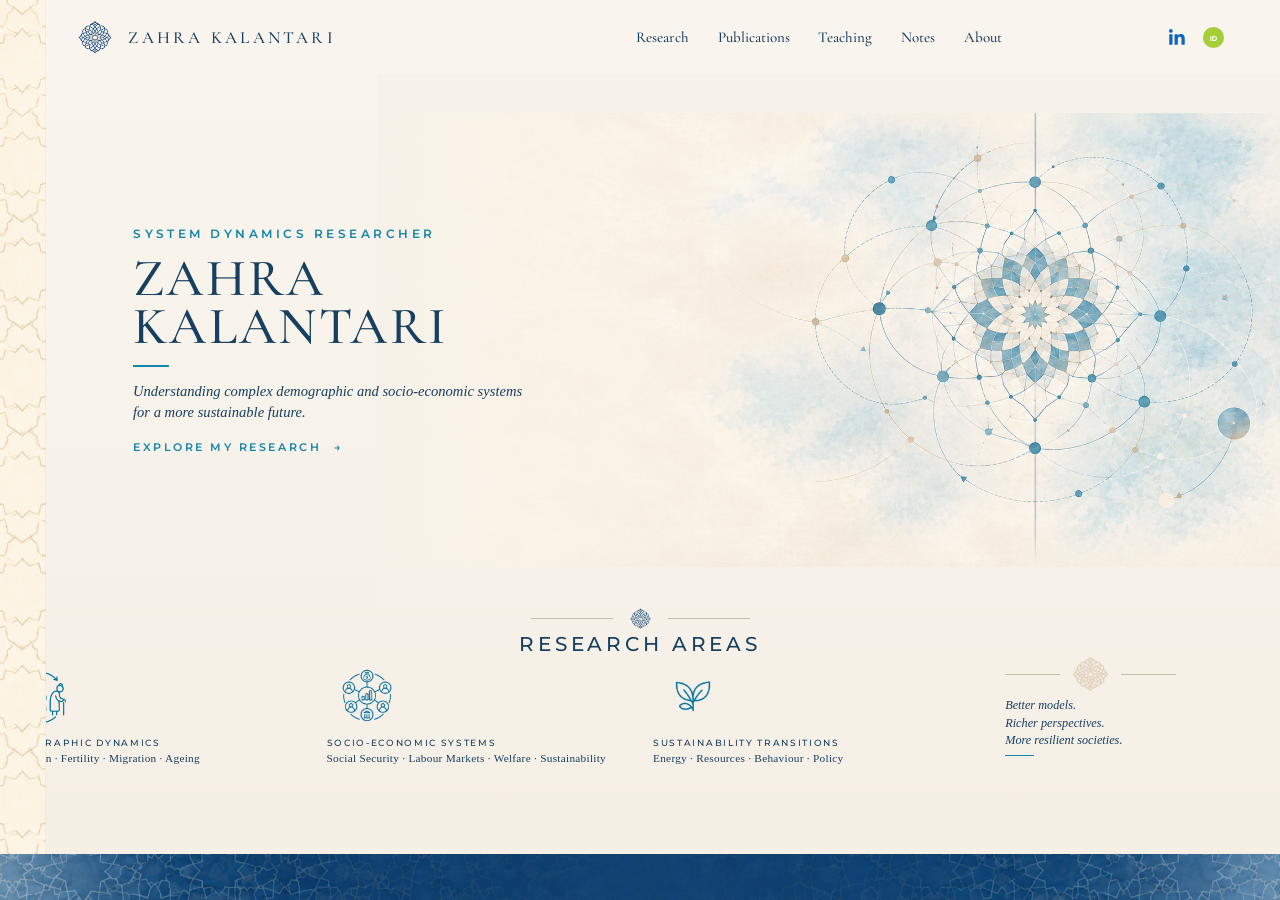
==== commit 2bfe07c3: "Update index.html" ====
--- a/index.html
+++ b/index.html
@@ -80,41 +80,13 @@
 
 
 
-        <nav
-            class="main-nav"
-            aria-label="Main navigation">
-
-            <a
-                href="#"
-                class="active">
-                Home
-            </a>
-
-            <a href="#research">
-                Research
-            </a>
-
-            <a href="#projects">
-                Projects
-            </a>
-
-            <a href="#">
-                Publications
-            </a>
-
-            <a href="#">
-                Teaching
-            </a>
-
-            <a href="#">
-                About
-            </a>
-
-            <a href="#">
-                Contact
-            </a>
-
-        </nav>
+       <nav class="main-nav" aria-label="Main navigation">
+  <a href="#research">Research</a>
+  <a href="#publications">Publications</a>
+  <a href="#teaching">Teaching</a>
+  <a href="#notes">Notes</a>
+  <a href="#about">About</a>
+</nav>
 
 
 
--- a/style.css
+++ b/style.css
@@ -1,29 +1,25 @@
 /* =========================================================
-   ZAHRA KALANTARI — CLEAN HOMEPAGE CSS
+   ZAHRA KALANTARI — FINAL HOMEPAGE CSS (REVISED V2)
+   Replace your whole style.css with this file.
    ========================================================= */
 
 :root {
   --page: #f7f2e9;
   --page-light: #faf6ef;
-
-  --sand: #D4C8B6;
-
+  --sand: #d4c8b6;
   --blue: #1385a8;
   --deep-blue: #173f60;
-
   --line: rgba(23, 63, 96, 0.11);
 
-  --rail-width: 72px;
-
-  --header-height: clamp(62px, 7.4vh, 76px);
-  --research-height: clamp(188px, 27vh, 245px);
-  --featured-height: clamp(44px, 5.6vh, 58px);
-}
-
-
-/* =========================================================
-   RESET
-   ========================================================= */
+  /* left rail width = featured banner height */
+  --featured-height: 46px;
+  --rail-width: 46px;
+
+  --header-height: 74px;
+  --research-height: 248px;
+}
+
+/* ===================== RESET ===================== */
 
 * {
   box-sizing: border-box;
@@ -43,25 +39,11 @@
 
 body {
   overflow-x: hidden;
-
-  font-family:
-    "Cormorant Garamond",
-    Georgia,
-    serif;
-
-  color: var(--deep-blue);
-
+  font-family: "Cormorant Garamond", Georgia, serif;
+  color: var(--deep-blue);
   background:
-    radial-gradient(
-      circle at 82% 6%,
-      rgba(255,255,255,0.42),
-      transparent 29%
-    ),
-    linear-gradient(
-      180deg,
-      #f9f5ed 0%,
-      #f5efe6 100%
-    );
+    radial-gradient(circle at 82% 6%, rgba(255, 255, 255, 0.42), transparent 29%),
+    linear-gradient(180deg, #f9f5ed 0%, #f5efe6 100%);
 }
 
 a {
@@ -73,180 +55,95 @@
   display: block;
 }
 
-
-/* =========================================================
-   ONE-SCREEN DESKTOP LAYOUT
-   ========================================================= */
+/* ===================== PAGE ===================== */
 
 .page-shell {
   position: relative;
-
   width: 100%;
   height: 100svh;
-
-  min-height: 620px;
-
+  min-height: 680px;
+  overflow: hidden;
   display: grid;
-
   grid-template-rows:
     var(--header-height)
     minmax(0, 1fr)
     var(--research-height)
     var(--featured-height);
-
-  overflow: hidden;
-
   background:
-    linear-gradient(
-      180deg,
-      #f9f5ed 0%,
-      #f5efe6 100%
-    );
-}
-
-
-/* =========================================================
-   LEFT DECORATIVE BORDER
-   ========================================================= */
+    radial-gradient(circle at 82% 6%, rgba(255, 255, 255, 0.40), transparent 29%),
+    linear-gradient(180deg, #f9f5ed 0%, #f5efe6 100%);
+}
+
+/* ===================== LEFT RAIL ===================== */
 
 .left-rail {
   position: absolute;
-
   z-index: 40;
-
-  inset: 0 auto 0 0;
-
+  top: 0;
+  left: 0;
+  height: calc(100% - var(--featured-height));
   width: var(--rail-width);
-
   overflow: hidden;
-
-  background-color: var(--page);
-
-  background-image:
-    url("assets/left-border.png");
-
-  background-repeat:
-    repeat-y;
-
-  /*
-    Deliberately enlarges the source image so
-    the decorative geometry fills the rail and
-    the blank area on its right side is cropped.
-  */
-
-  background-size:
-    180px auto;
-
-  background-position:
-    left top;
-
-  border-right:
-    1px solid rgba(212, 200, 182, 0.28);
-
+  background-color: #f7f2e9;
+  background-image: url("assets/left-border.png");
+  background-repeat: repeat-y;
+  background-size: cover;
+  background-position: center top;
+  border-right: 1px solid rgba(212, 200, 182, 0.22);
   pointer-events: none;
 }
 
-
-/* =========================================================
-   HEADER
-   ========================================================= */
+/* ===================== HEADER ===================== */
 
 .site-header {
   position: relative;
-
   z-index: 20;
-
   grid-row: 1;
-
   display: grid;
-
-  grid-template-columns:
-    minmax(270px, 1fr)
-    auto
-    minmax(96px, 0.4fr);
-
+  grid-template-columns: minmax(270px, 1fr) auto minmax(96px, 0.4fr);
   align-items: center;
-
-  padding:
-    0
-    4.2vw
-    0
-    calc(var(--rail-width) + 2.2vw);
-
-  border-bottom:
-    1px solid var(--line);
-
-  background:
-    rgba(249,245,237,0.94);
-}
-
-
-/* =========================================================
-   BRAND
-   ========================================================= */
+  padding: 0 4.2vw 0 calc(var(--rail-width) + 2.3vw);
+  border-bottom: none;
+  background: rgba(249, 245, 237, 0.94);
+}
 
 .brand {
   width: max-content;
-
   display: inline-flex;
-
   align-items: center;
-
   gap: 13px;
 }
 
 .brand-mark {
   width: 40px;
   height: 40px;
-
   flex: 0 0 auto;
-
   object-fit: contain;
 }
 
 .brand span {
   font-size: 17px;
-
   font-weight: 500;
-
   letter-spacing: 0.19em;
-
   white-space: nowrap;
 }
 
-
-/* =========================================================
-   NAVIGATION
-   ========================================================= */
+/* ===================== NAV ===================== */
 
 .main-nav {
   height: 100%;
-
   display: flex;
-
   align-items: center;
-
   justify-content: center;
-
-  gap:
-    clamp(
-      19px,
-      2.25vw,
-      38px
-    );
+  gap: clamp(19px, 2.25vw, 38px);
 }
 
 .main-nav a {
   position: relative;
-
   font-size: 15px;
-
   font-weight: 500;
-
-  color: var(--deep-blue);
-
-  transition:
-    color 0.20s ease;
+  color: var(--deep-blue);
+  transition: color 0.20s ease;
 }
 
 .main-nav a:hover {
@@ -255,24 +152,14 @@
 
 .main-nav a::after {
   content: "";
-
   position: absolute;
-
   left: 50%;
-
   bottom: -18px;
-
   width: 0;
   height: 2px;
-
-  transform:
-    translateX(-50%);
-
-  background:
-    var(--blue);
-
-  transition:
-    width 0.20s ease;
+  transform: translateX(-50%);
+  background: var(--blue);
+  transition: width 0.20s ease;
 }
 
 .main-nav a:hover::after,
@@ -280,50 +167,32 @@
   width: 38px;
 }
 
-
-/* =========================================================
-   LINKEDIN + ORCID
-   ========================================================= */
+/* ===================== SOCIAL ===================== */
 
 .social-links {
   display: flex;
-
   align-items: center;
-
   justify-content: flex-end;
-
   gap: 12px;
 }
 
 .social-link {
   width: 25px;
   height: 25px;
-
   display: grid;
-
   place-items: center;
-
-  transition:
-    transform 0.20s ease;
+  transition: transform 0.20s ease;
 }
 
 .social-link:hover {
-  transform:
-    translateY(-1px);
-}
-
-
-/* LinkedIn */
+  transform: translateY(-1px);
+}
 
 .linkedin svg {
   width: 22px;
   height: 22px;
-
   fill: #0A66C2;
 }
-
-
-/* ORCID */
 
 .orcid svg {
   width: 23px;
@@ -336,74 +205,128 @@
 
 .orcid text {
   fill: #ffffff;
-
-  font-family:
-    Arial,
-    Helvetica,
-    sans-serif;
-
+  font-family: Arial, Helvetica, sans-serif;
   font-size: 8px;
-
   font-weight: 700;
 }
 
-
-/* =========================================================
-   HERO
-   ========================================================= */
+/* ===================== HERO ===================== */
 
 .hero {
   grid-row: 2;
-
+  position: relative;
+  z-index: 1;
   min-height: 0;
-
-  display: grid;
-
-  grid-template-columns:
-    43%
-    57%;
-
-  padding-left:
-    calc(
-      var(--rail-width) + 8.8vw
+  height: 100%;
+  margin-left: var(--rail-width);
+  width: calc(100% - var(--rail-width));
+  overflow: hidden;
+  border-bottom: none;
+}
+
+.hero-copy {
+  position: relative;
+  z-index: 3;
+  width: 42%;
+  height: 100%;
+  min-width: 0;
+  display: flex;
+  flex-direction: column;
+  justify-content: center;
+  align-items: flex-start;
+  padding: 0.3vh 2.4vw 0.3vh 6.8vw;
+}
+
+.hero-label {
+  margin-bottom: 14px;
+  font-family: "Montserrat", Arial, sans-serif;
+  font-size: 12px;
+  font-weight: 600;
+  letter-spacing: 0.29em;
+  color: var(--blue);
+}
+
+.hero h1 {
+  font-size: clamp(48px, 4.1vw, 64px);
+  line-height: 0.91;
+  letter-spacing: 0.045em;
+  font-weight: 500;
+  color: var(--deep-blue);
+}
+
+.hero-rule {
+  display: block;
+  width: 36px;
+  height: 2px;
+  margin: 14px 0;
+  background: var(--blue);
+}
+
+.hero-description {
+  max-width: 390px;
+  font-family: Georgia, "Times New Roman", serif;
+  font-style: italic;
+  font-size: clamp(14px, 1.14vw, 17.5px);
+  line-height: 1.48;
+  color: var(--deep-blue);
+}
+
+.hero-link {
+  margin-top: 16px;
+  display: inline-flex;
+  align-items: center;
+  gap: 13px;
+  font-family: "Montserrat", Arial, sans-serif;
+  font-size: 11px;
+  font-weight: 600;
+  letter-spacing: 0.23em;
+  color: var(--blue);
+}
+
+/* bigger shamsa, more centered, no visible hard edges */
+.hero-visual {
+  position: absolute;
+  z-index: 1;
+  top: -8px;
+  right: -10px;
+  bottom: -8px;
+  width: 74%;
+  overflow: hidden;
+  background-color: var(--page);
+  background-image: url("assets/hero-graphic.png");
+  background-repeat: no-repeat;
+  background-size: 116% auto;
+  background-position: 80% center;
+}
+
+.hero-visual::before {
+  content: "";
+  position: absolute;
+  z-index: 2;
+  top: 0;
+  bottom: 0;
+  left: 0;
+  width: 17%;
+  background:
+    linear-gradient(
+      to right,
+      var(--page) 0%,
+      rgba(247, 242, 233, 0.93) 22%,
+      rgba(247, 242, 233, 0.52) 58%,
+      rgba(247, 242, 233, 0) 100%
     );
-
-  border-bottom:
-    1px solid var(--line);
-
-  overflow: hidden;
-}
-
-
-/* =========================================================
-   HERO COPY
-   ========================================================= */
-
-.hero-copy {
-  min-width: 0;
-
-  display: flex;
-
-  flex-direction: column;
-
-  justify-content: center;
-
-  align-items: flex-start;
-
-  padding:
-    0.4vh
-    2.4vw
-    0.4vh
-    0;
-}
-
-.hero-label {
-  margin-bottom:
-    clamp(
-      10px,
-      1.5vh,
-      17px
-    );
+  pointer-events: none;
+}
+
+.hero-visual > img {
+  display: none;
+}
+
+/* ===================== RESEARCH AREAS ===================== */
+
+.research-areas > h2 {
+  margin: 0 0 6px;
+  text-align: center;
 
   font-family:
     "Montserrat",
@@ -411,110 +334,56 @@
     sans-serif;
 
   font-size:
-    clamp(
-      10px,
-      0.76vw,
-      12px
-    );
-
-  font-weight: 600;
-
-  letter-spacing: 0.29em;
-
-  color: var(--blue);
-}
-
-
-/* =========================================================
-   NAME
-   ========================================================= */
-
-.hero h1 {
-  font-size:
-    clamp(
-      46px,
-      4.05vw,
-      63px
-    );
-
-  line-height: 0.91;
-
-  letter-spacing: 0.045em;
+    clamp(17px, 1.35vw, 22px);
 
   font-weight: 500;
 
-  color: var(--deep-blue);
-}
-
-
-/* =========================================================
-   HERO RULE
-   ========================================================= */
-
-.hero-rule {
-  display: block;
-
-  width: 36px;
-
-  height: 2px;
-
-  margin:
-    clamp(
-      11px,
-      1.6vh,
-      17px
-    )
-    0;
-
-  background:
-    var(--blue);
-}
-
-
-/* =========================================================
-   HERO DESCRIPTION
-   ========================================================= */
-
-.hero-description {
-  max-width: 390px;
-
-  font-family:
-    Georgia,
-    "Times New Roman",
-    serif;
-
-  font-style: italic;
-
-  font-size:
-    clamp(
-      13.5px,
-      1.13vw,
-      17.5px
-    );
-
-  line-height: 1.48;
-
-  color: var(--deep-blue);
-}
-
-
-/* =========================================================
-   HERO LINK
-   ========================================================= */
-
-.hero-link {
-  margin-top:
-    clamp(
-      12px,
-      1.8vh,
-      19px
-    );
-
-  display: inline-flex;
-
+  letter-spacing: 0.16em;
+
+  color: var(--deep-blue);
+}
+
+.research-heading {
+  height: 24px;
+  display: flex;
   align-items: center;
-
-  gap: 13px;
+  justify-content: center;
+  gap: 15px;
+  margin-bottom: 1px;
+}
+
+.heading-line {
+  width: 82px;
+  height: 1px;
+  background: rgba(137, 117, 84, 0.42);
+}
+
+.heading-mark {
+  width: 25px;
+  height: 25px;
+  object-fit: contain;
+}
+
+.research-areas > h2 {
+  margin: 0 0 6px;
+  text-align: center;
+  font-size: clamp(18px, 1.58vw, 25px);
+  font-weight: 500;
+  letter-spacing: 0.19em;
+  color: var(--deep-blue);
+}
+
+.research-grid {
+  height: calc(100% - 44px);
+  display: grid;
+  grid-template-columns: 1fr 1fr 1fr 0.92fr;
+  align-items: start;
+  gap: 0;
+  margin-top: -6px;  /* pulls whole block upward */
+}
+
+.research-card h3 {
+  margin-bottom: 5px;
 
   font-family:
     "Montserrat",
@@ -522,831 +391,372 @@
     sans-serif;
 
   font-size:
-    clamp(
-      9px,
-      0.70vw,
-      11px
-    );
+    clamp(10px, 0.78vw, 12px);
+
+  line-height: 1.35;
 
   font-weight: 600;
 
-  letter-spacing: 0.23em;
-
-  color: var(--blue);
-}
-
-
-/* =========================================================
-   HERO VISUAL
-
-   HTML should be:
-
-   <div class="hero-visual" aria-hidden="true"></div>
-
-   ========================================================= */
-
-.hero-visual {
-  position: relative;
-
-  min-width: 0;
-
-  height: 100%;
-
-  overflow: hidden;
-
-  background-color:
-    var(--page);
-
-  background-image:
-    url("assets/hero-graphic.png");
-
-  background-repeat:
-    no-repeat;
-
-  background-size:
-    cover;
-
-  background-position:
-    68% center;
-}
-
-
-/*
-  Soft transition between text background and artwork.
-  Removes the ugly straight image-cut line.
-*/
-
-.hero-visual::before {
-  content: "";
-
-  position: absolute;
-
-  z-index: 1;
-
-  inset:
-    0
-    auto
-    0
-    0;
-
-  width:
-    25%;
-
-  background:
-    linear-gradient(
-      to right,
-
-      var(--page)
-      0%,
-
-      rgba(247,242,233,0.97)
-      18%,
-
-      rgba(247,242,233,0.76)
-      47%,
-
-      rgba(247,242,233,0.28)
-      76%,
-
-      rgba(247,242,233,0)
-      100%
-    );
-
-  pointer-events:
-    none;
-}
-
-
-/* subtle top/bottom blending */
-
-.hero-visual::after {
-  content: "";
-
-  position: absolute;
-
-  inset: 0;
-
-  pointer-events: none;
-
-  box-shadow:
-
-    inset
-    0
-    16px
-    25px
-    -30px
-    rgba(23,63,96,0.12),
-
-    inset
-    0
-    -16px
-    25px
-    -30px
-    rgba(23,63,96,0.12);
-}
-
-
-/*
-  If an old <img> accidentally remains in the HTML,
-  hide it so it does not interfere.
-*/
-
-.hero-visual > img {
-  display: none;
-}
-
-
-/* =========================================================
-   RESEARCH AREAS
-   ========================================================= */
-
-.research-areas {
-  grid-row: 3;
-
-  min-height: 0;
-
-  padding:
-    0.9vh
-    4.8vw
-    1vh
-    calc(
-      var(--rail-width) + 8.8vw
-    );
-
-  background:
-    rgba(249,245,237,0.80);
-}
-
-
-/* =========================================================
-   RESEARCH HEADING ORNAMENT
-   ========================================================= */
-
-.research-heading {
-  height: 26px;
-
-  display: flex;
-
-  align-items: center;
-
-  justify-content: center;
-
-  gap: 15px;
-}
-
-.heading-line {
-  width: 82px;
-
-  height: 1px;
-
-  background:
-    rgba(137,117,84,0.42);
-}
-
-.heading-mark {
-  width: 25px;
-
-  height: 25px;
-
-  object-fit: contain;
-}
-
-
-/* =========================================================
-   RESEARCH TITLE
-   ========================================================= */
-
-.research-areas > h2 {
-  margin-top: 1px;
-
-  margin-bottom:
-    0.85vh;
-
-  text-align: center;
-
-  font-size:
-    clamp(
-      18px,
-      1.58vw,
-      25px
-    );
-
-  font-weight: 500;
-
-  letter-spacing: 0.19em;
-
-  color: var(--deep-blue);
-}
-
-
-/* =========================================================
-   RESEARCH GRID
-   ========================================================= */
-
-.research-grid {
-  height:
-    calc(
-      100% - 53px
-    );
-
-  display: grid;
-
-  grid-template-columns:
-    1fr
-    1fr
-    1fr
-    0.92fr;
-
-  align-items: center;
-}
-
-
-/* =========================================================
-   RESEARCH CARDS
-   ========================================================= */
-
-.research-card {
-  height: 82%;
-
-  min-width: 0;
-
-  display: flex;
-
-  flex-direction: column;
-
-  align-items: center;
-
-  justify-content: flex-start;
-
-  padding:
-    0
-    1.45vw;
-
-  text-align: center;
-
-  border-right:
-    1px solid
-    rgba(23,63,96,0.10);
-}
-
-
-/* =========================================================
-   RESEARCH ICONS
-   ========================================================= */
-
-.research-icon-box {
-  width: 68px;
-
-  height: 68px;
-
-  display: flex;
-
-  align-items: center;
-
-  justify-content: center;
-
-  margin-bottom:
-    0.45vh;
-
-  overflow: visible;
-}
-
-.research-icon {
-  display: block;
-
-  object-fit: contain;
-}
-
-
-/* demographic */
-
-.icon-demographic {
-  width: 62px;
-
-  height: 62px;
-
-  transform:
-    scale(1.12);
-}
-
-
-/* socioeconomic */
-
-.icon-socioeconomic {
-  width: 61px;
-
-  height: 61px;
-
-  transform:
-    scale(1.02);
-}
-
-
-/* sustainability leaf */
-
-.icon-sustainability {
-  width: 64px;
-
-  height: 64px;
-
-  transform:
-    scale(1.18);
-}
-
-
-/* =========================================================
-   RESEARCH TITLES
-   ========================================================= */
-
-.research-card h3 {
-  margin-bottom:
-    0.55vh;
-
+  letter-spacing: 0.14em;
+
+  color: var(--deep-blue);
+}
+
+.research-card p {
   font-family:
     "Montserrat",
     Arial,
     sans-serif;
 
   font-size:
-    clamp(
-      9px,
-      0.73vw,
-      11.3px
-    );
-
-  line-height: 1.42;
-
+    clamp(10px, 0.72vw, 11.5px);
+
+  line-height: 1.35;
+
+  font-weight: 400;
+
+  letter-spacing: 0.025em;
+
+  color: rgba(23, 63, 96, 0.78);
+}
+.research-icon-box {
+  width: 80px;
+  height: 80px;
+  display: flex;
+  align-items: center;
+  justify-content: center;
+  margin-bottom: 1px;
+  overflow: visible;
+}
+
+.research-icon {
+  display: block;
+  object-fit: contain;
+}
+
+.icon-demographic {
+  width: 74px;
+  height: 74px;
+  transform: scale(1.08);
+}
+
+.icon-socioeconomic {
+  width: 72px;
+  height: 72px;
+  transform: scale(1.08);
+}
+
+.icon-sustainability {
+  width: 70px;
+  height: 70px;
+  transform: scale(1.18);
+}
+
+.research-card h3 {
+  margin-bottom: 2px;
+  font-family: "Montserrat", Arial, sans-serif;
+  font-size: clamp(9px, 0.73vw, 11.3px);
+  line-height: 1.34;
   font-weight: 500;
-
   letter-spacing: 0.18em;
-
-  color: var(--deep-blue);
-}
-
-
-/* =========================================================
-   RESEARCH TOPICS
-   ========================================================= */
+  color: var(--deep-blue);
+}
 
 .research-card p {
-  font-family:
-    Georgia,
-    "Times New Roman",
-    serif;
-
-  font-size:
-    clamp(
-      11px,
-      0.91vw,
-      14px
-    );
-
-  line-height: 1.36;
-
-  color: var(--deep-blue);
-}
-
-
-/* =========================================================
-   SLOGAN
-   ========================================================= */
+  font-family: Georgia, "Times New Roman", serif;
+  font-size: clamp(11px, 0.88vw, 13.4px);
+  line-height: 1.24;
+  color: var(--deep-blue);
+}
 
 .research-slogan {
-  align-self: center;
-
-  padding-left:
-    2.1vw;
+  align-self: start;
+  padding: 0 0 0 2vw;
+  margin-top: -1px;
 }
 
 .slogan-decoration {
   display: flex;
-
   align-items: center;
-
   gap: 11px;
-
-  margin-bottom:
-    0.65vh;
+  margin-bottom: 4px;
 }
 
 .slogan-decoration span {
   flex: 1;
-
   max-width: 55px;
-
   height: 1px;
-
-  background:
-    rgba(137,117,84,0.42);
-}
-
-
-/* larger slogan shamsa */
+  background: rgba(137, 117, 84, 0.42);
+}
 
 .slogan-decoration img {
-  width:
-    clamp(
-      38px,
-      3vw,
-      46px
-    );
-
-  height:
-    clamp(
-      38px,
-      3vw,
-      46px
-    );
-
+  width: clamp(38px, 3vw, 46px);
+  height: clamp(38px, 3vw, 46px);
   object-fit: contain;
 }
 
 .research-slogan p {
-  font-family:
-    Georgia,
-    "Times New Roman",
-    serif;
-
-  font-size:
-    clamp(
-      12px,
-      0.96vw,
-      15px
-    );
-
-  line-height: 1.46;
-
+  font-family: Georgia, "Times New Roman", serif;
+  font-size: clamp(12px, 0.96vw, 15px);
+  line-height: 1.40;
   font-style: italic;
-
   color: var(--deep-blue);
 }
 
 .slogan-bottom-line {
   width: 29px;
-
   height: 1px;
-
-  margin-top:
-    0.9vh;
-
-  background:
-    var(--blue);
-}
-
-
-/* =========================================================
-   FEATURED RESEARCH
-
-   Works with either filename:
-   featured-banner.png
-   featured_banner.png
-   ========================================================= */
+  margin-top: 6px;
+  background: var(--blue);
+}
+
+/* ===================== FEATURED BAR ===================== */
 
 .featured-strip {
   grid-row: 4;
-
-  width:
-    calc(
-      100% - var(--rail-width)
-    );
-
-  height:
-    var(--featured-height);
-
-  margin-left:
-    var(--rail-width);
-
+  width: 100%;
+  height: var(--featured-height);
+  margin: 0;
   overflow: hidden;
-
-  background-color:
-    #174e79;
-
-  background-image:
-    url("assets/featured-banner.png"),
-  
-  background-repeat:
-    no-repeat,
-    no-repeat;
-
-  background-position:
-    center,
-    center;
-
-  background-size:
-    cover,
-    cover;
-}
-
-
-/*
-  If an old Featured <img> remains,
-  hide it so we never get duplicate text
-  or a broken-image symbol.
-*/
+  background-color: #174e79;
+  background-image: url("assets/feature-banner.png");
+  background-repeat: no-repeat;
+  background-position: center;
+  background-size: cover;
+  position: relative;
+  z-index: 50;
+}
 
 .featured-strip > img {
   display: none;
 }
 
-
-/* =========================================================
-   SHORT DESKTOP SCREENS
-   ========================================================= */
-
-@media
-(max-height: 700px)
-and
-(min-width: 901px) {
-
+/* ===================== SHORT DESKTOP ===================== */
+
+@media (max-height: 760px) and (min-width: 901px) {
   :root {
-    --header-height:
-      61px;
-
-    --research-height:
-      188px;
-
-    --featured-height:
-      45px;
-  }
-
+    --featured-height: 44px;
+    --rail-width: 44px;
+    --header-height: 70px;
+    --research-height: 236px;
+  }
+
+  .page-shell {
+    min-height: 640px;
+  }
 
   .brand-mark {
-    width: 35px;
-
-    height: 35px;
-  }
-
+    width: 36px;
+    height: 36px;
+  }
 
   .brand span {
     font-size: 15px;
   }
 
+  .hero-copy {
+    padding-left: 6.2vw;
+  }
 
   .hero h1 {
-    font-size:
-      clamp(
-        44px,
-        3.8vw,
-        57px
-      );
-  }
-
+    font-size: clamp(44px, 3.85vw, 58px);
+  }
 
   .hero-description {
-    font-size:
-      clamp(
-        13px,
-        1vw,
-        16px
-      );
-  }
-
+    font-size: clamp(13px, 1vw, 16px);
+  }
+
+  
+  .research-areas {
+    padding-top: 2px;
+    padding-bottom: 36px;
+  }
+
+  .research-grid {
+    margin-top: -10px;
+  }
 
   .research-icon-box {
-    width: 58px;
-
-    height: 58px;
-  }
-
+    width: 72px;
+    height: 72px;
+  }
 
   .icon-demographic {
-    width: 54px;
-
-    height: 54px;
-  }
-
+    width: 67px;
+    height: 67px;
+  }
 
   .icon-socioeconomic {
-    width: 53px;
-
-    height: 53px;
-  }
-
+    width: 65px;
+    height: 65px;
+  }
 
   .icon-sustainability {
-    width: 55px;
-
-    height: 55px;
-  }
-
+    width: 63px;
+    height: 63px;
+  }
+
+  .research-card p {
+    font-size: 12.6px;
+    line-height: 1.2;
+  }
 
   .slogan-decoration img {
-    width: 38px;
-
-    height: 38px;
-  }
-}
-
-
-/* =========================================================
-   TABLET / MOBILE
-   ========================================================= */
-
-@media
-(max-width: 900px) {
+    width: 36px;
+    height: 36px;
+  }
+}
+
+/* ===================== TABLET / MOBILE ===================== */
+
+@media (max-width: 900px) {
 
   body {
     overflow-y: auto;
   }
 
-
   :root {
-    --rail-width: 34px;
-  }
-
+    --featured-height: 52px;
+    --rail-width: 52px;
+  }
 
   .page-shell {
     height: auto;
-
     min-height: 100svh;
-
     display: block;
-
     overflow: visible;
   }
 
-
   .left-rail {
-    position: fixed;
-
-    width:
-      var(--rail-width);
-
-    background-size:
-      88px auto;
-  }
-
+    position: absolute;
+    top: 0;
+    bottom: var(--featured-height);
+    height: auto;
+    width: var(--rail-width);
+    background-size: cover;
+  }
 
   .site-header {
     height: 68px;
-
     display: flex;
-
-    padding:
-      0
-      16px
-      0
-      calc(
-        var(--rail-width) + 16px
-      );
-  }
-
+    padding: 0 16px 0 calc(var(--rail-width) + 16px);
+  }
 
   .brand-mark {
     width: 34px;
-
     height: 34px;
   }
-
 
   .brand span {
     font-size: 14px;
-
-    letter-spacing:
-      0.12em;
-  }
-
+    letter-spacing: 0.12em;
+  }
 
   .main-nav {
     display: none;
   }
 
-
   .social-links {
     margin-left: auto;
   }
 
-
   .hero {
-    display: block;
-
-    padding:
-      40px
-      18px
-      24px
-      calc(
-        var(--rail-width) + 22px
-      );
-
-    min-height: auto;
-  }
-
+    position: relative;
+    width: calc(100% - var(--rail-width));
+    height: auto;
+    min-height: 0;
+    margin-left: var(--rail-width);
+    padding: 38px 18px 0;
+    overflow: hidden;
+  }
 
   .hero-copy {
-    padding:
-      0
-      0
-      28px;
-  }
-
+    width: 100%;
+    height: auto;
+    padding: 0 8px 26px;
+  }
 
   .hero h1 {
-    font-size:
-      clamp(
-        46px,
-        14vw,
-        68px
-      );
-  }
-
+    font-size: clamp(46px, 14vw, 68px);
+  }
 
   .hero-visual {
-    height: 340px;
-
-    margin-left:
-      calc(
-        -1 *
-        (
-          var(--rail-width) + 22px
-        )
-      );
-
-    margin-right:
-      -18px;
-
-    background-size:
-      cover;
-
-    background-position:
-      68% center;
-  }
-
+    position: relative;
+    top: auto;
+    right: auto;
+    bottom: auto;
+
+    width: calc(100% + 36px);
+    height: 330px;
+
+    margin-left: -18px;
+
+    background-size: cover;
+    background-position: 72% center;
+  }
 
   .hero-visual::before {
-    width: 20%;
-  }
-
+    width: 16%;
+  }
 
   .research-areas {
-    padding:
-      28px
-      22px
-      30px
-      calc(
-        var(--rail-width) + 22px
-      );
-  }
-
+    width: calc(100% - var(--rail-width));
+    height: auto;
+    margin-left: var(--rail-width);
+    padding: 24px 22px 28px;
+    overflow: visible;
+  }
 
   .research-grid {
     height: auto;
-
     display: block;
-  }
-
+    margin-top: 0;
+  }
 
   .research-card {
     height: auto;
-
-    padding:
-      20px 0;
-
+    padding: 18px 0;
     border-right: 0;
-
-    border-bottom:
-      1px solid
-      rgba(23,63,96,0.10);
-  }
-
+    border-bottom: none;
+  }
 
   .research-icon-box {
-    width: 72px;
-
-    height: 72px;
-  }
-
+    width: 82px;
+    height: 82px;
+  }
 
   .research-slogan {
-    padding:
-      28px
-      0
-      5px;
-
+    padding: 26px 0 5px;
     text-align: center;
   }
-
 
   .slogan-decoration {
     justify-content: center;
   }
 
-
   .slogan-bottom-line {
     margin-left: auto;
-
     margin-right: auto;
   }
 
-
   .featured-strip {
-    width:
-      calc(
-        100% - var(--rail-width)
-      );
-
-    height: 70px;
-
-    margin-left:
-      var(--rail-width);
-  }
-}
+    width: 100%;
+    height: var(--featured-height);
+    margin: 0;
+  }
+}
+
+
+/* MOBILE ONLY — MUST COME AFTER THE 900px BLOCK */
+
+@media (max-width: 600px) {
+
+  .hero-visual {
+    height: 280px;
+    background-position: 76% center;
+  }
+
+  .hero-visual::before {
+    width: 12%;
+  }
+}
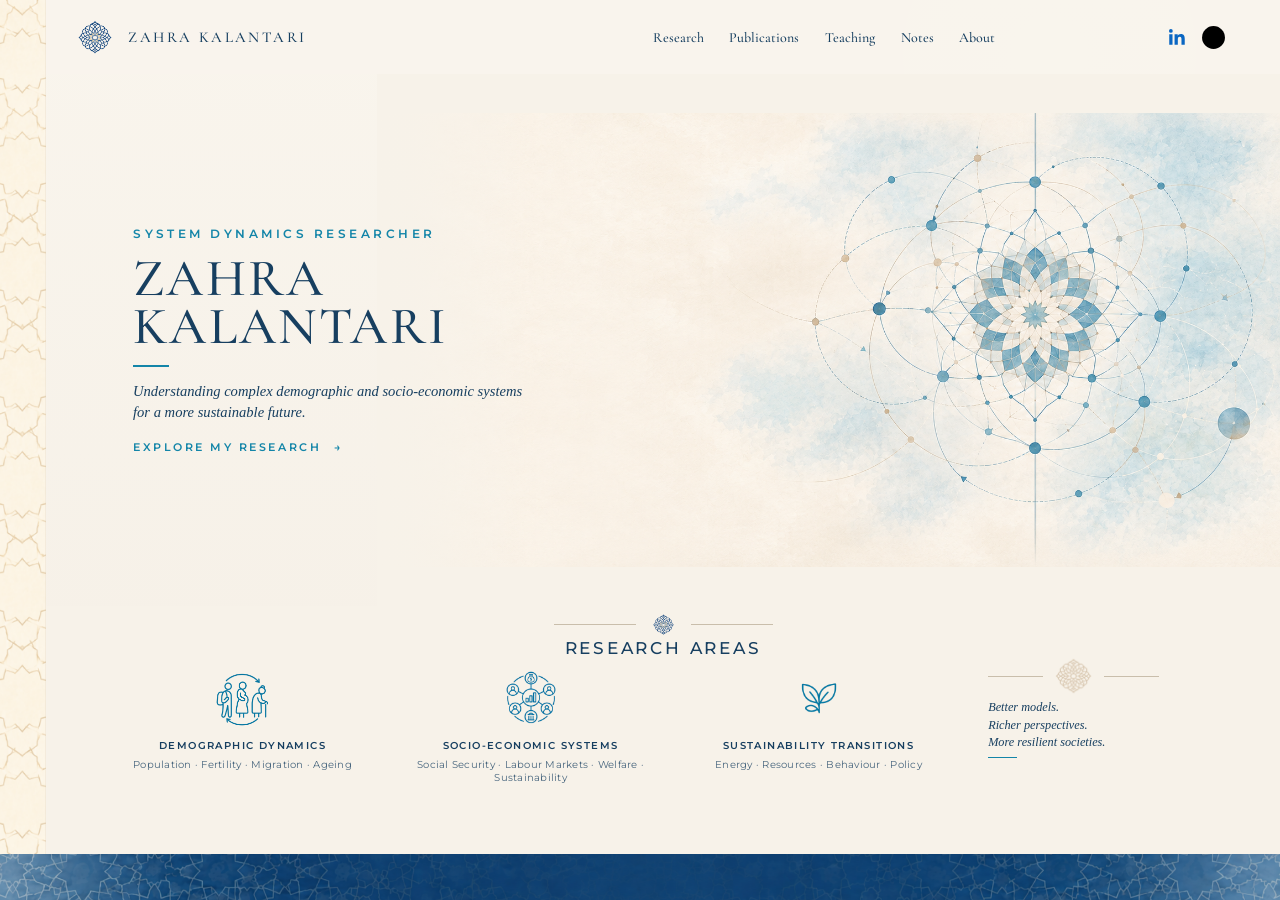
==== commit d009c913: "Update index.html" ====
--- a/index.html
+++ b/index.html
@@ -62,9 +62,7 @@
     <header class="site-header">
 
 
-        <a
-            class="brand"
-            href="#">
+       <a class="brand" href="index.html">
 
             <img
                 src="assets/brand-mark.png"
@@ -81,11 +79,11 @@
 
 
        <nav class="main-nav" aria-label="Main navigation">
-  <a href="#research">Research</a>
-  <a href="#publications">Publications</a>
-  <a href="#teaching">Teaching</a>
-  <a href="#notes">Notes</a>
-  <a href="#about">About</a>
+  <a href="research.html">Research</a>
+  <a href="publications.html">Publications</a>
+  <a href="teaching.html">Teaching</a>
+  <a href="notes.html">Notes</a>
+  <a href="about.html">About</a>
 </nav>
 
 
@@ -117,34 +115,38 @@
 
 
 
-            <!-- Replace # later with your ORCID URL -->
+            <!-- Replace # later with your googlescholar URL -->
 
             <a
-                href="#"
-                class="social-link orcid"
-                aria-label="ORCID"
-                title="ORCID">
-
-                <svg
-                    viewBox="0 0 24 24"
-                    aria-hidden="true">
-
-                    <circle
-                        cx="12"
-                        cy="12"
-                        r="11">
-                    </circle>
-
-                    <text
-                        x="12"
-                        y="15.3"
-                        text-anchor="middle">
-                        iD
-                    </text>
-
-                </svg>
-
-            </a>
+    href="#"
+    class="social-link scholar"
+    aria-label="Google Scholar"
+    title="Google Scholar"
+    target="_blank"
+    rel="noopener noreferrer">
+
+    <svg viewBox="0 0 24 24" aria-hidden="true">
+
+        <circle
+            cx="12"
+            cy="12"
+            r="11"
+            class="scholar-circle">
+        </circle>
+
+        <polygon
+            points="12,5.5 4.5,9.5 12,13.5 19.5,9.5"
+            class="scholar-cap">
+        </polygon>
+
+        <path
+            d="M7.5 11.2v4.1c1.5 1.3 3 1.9 4.5 1.9s3-.6 4.5-1.9v-4.1L12 13.6Z"
+            class="scholar-base">
+        </path>
+
+    </svg>
+
+</a>
 
 
         </div>
@@ -386,12 +388,10 @@
          No additional Featured Research text here.
     -->
 
-   <section
-    class="featured-strip"
-    id="projects"
-    aria-label="Featured Research">
-
-    </section>
+  <section
+  class="featured-strip"
+  aria-hidden="true">
+</section>
 
 
 </div>
--- a/style.css
+++ b/style.css
@@ -122,9 +122,9 @@
 }
 
 .brand span {
-  font-size: 17px;
+  font-size: 15px;
   font-weight: 500;
-  letter-spacing: 0.19em;
+  letter-spacing: 0.16em;
   white-space: nowrap;
 }
 
@@ -135,12 +135,12 @@
   display: flex;
   align-items: center;
   justify-content: center;
-  gap: clamp(19px, 2.25vw, 38px);
+  gap: clamp(22px, 2vw, 34px);
 }
 
 .main-nav a {
   position: relative;
-  font-size: 15px;
+  font-size: 14px;
   font-weight: 500;
   color: var(--deep-blue);
   transition: color 0.20s ease;
@@ -164,7 +164,7 @@
 
 .main-nav a:hover::after,
 .main-nav a.active::after {
-  width: 38px;
+  width: 30px;
 }
 
 /* ===================== SOCIAL ===================== */
@@ -324,8 +324,52 @@
 
 /* ===================== RESEARCH AREAS ===================== */
 
+.research-areas {
+  grid-row: 3;
+  position: relative;
+  z-index: 3;
+  min-height: 0;
+
+  margin-left: var(--rail-width);
+  width: calc(100% - var(--rail-width));
+
+  padding: 6px 4.1vw 38px;
+
+  overflow: hidden;
+  background: var(--page);
+}
+
+
+/* ---------- HEADING ---------- */
+
+.research-heading {
+  height: 24px;
+
+  display: flex;
+  align-items: center;
+  justify-content: center;
+
+  gap: 15px;
+  margin-bottom: 1px;
+}
+
+.heading-line {
+  width: 82px;
+  height: 1px;
+
+  background: rgba(137, 117, 84, 0.42);
+}
+
+.heading-mark {
+  width: 25px;
+  height: 25px;
+
+  object-fit: contain;
+}
+
 .research-areas > h2 {
   margin: 0 0 6px;
+
   text-align: center;
 
   font-family:
@@ -343,44 +387,88 @@
   color: var(--deep-blue);
 }
 
-.research-heading {
-  height: 24px;
+
+/* ---------- GRID ---------- */
+
+.research-grid {
+  height: calc(100% - 44px);
+
+  display: grid;
+
+  grid-template-columns:
+    1fr 1fr 1fr 0.92fr;
+
+  align-items: start;
+
+  gap: 0;
+
+  margin-top: -6px;
+}
+
+
+/* ---------- CARDS ---------- */
+
+.research-card {
+  min-width: 0;
+
   display: flex;
+  flex-direction: column;
+
+  align-items: center;
+  justify-content: flex-start;
+
+  padding: 0 1.25vw;
+
+  text-align: center;
+
+  border: none;
+}
+
+
+/* ---------- ICONS ---------- */
+
+.research-icon-box {
+  width: 80px;
+  height: 80px;
+
+  display: flex;
+
   align-items: center;
   justify-content: center;
-  gap: 15px;
+
   margin-bottom: 1px;
-}
-
-.heading-line {
-  width: 82px;
-  height: 1px;
-  background: rgba(137, 117, 84, 0.42);
-}
-
-.heading-mark {
-  width: 25px;
-  height: 25px;
+
+  overflow: visible;
+}
+
+.research-icon {
+  display: block;
   object-fit: contain;
 }
 
-.research-areas > h2 {
-  margin: 0 0 6px;
-  text-align: center;
-  font-size: clamp(18px, 1.58vw, 25px);
-  font-weight: 500;
-  letter-spacing: 0.19em;
-  color: var(--deep-blue);
-}
-
-.research-grid {
-  height: calc(100% - 44px);
-  display: grid;
-  grid-template-columns: 1fr 1fr 1fr 0.92fr;
-  align-items: start;
-  gap: 0;
-  margin-top: -6px;  /* pulls whole block upward */
-}
+.icon-demographic {
+  width: 74px;
+  height: 74px;
+
+  transform: scale(1.08);
+}
+
+.icon-socioeconomic {
+  width: 72px;
+  height: 72px;
+
+  transform: scale(1.08);
+}
+
+.icon-sustainability {
+  width: 70px;
+  height: 70px;
+
+  transform: scale(1.18);
+}
+
+
+/* ---------- RESEARCH TEXT ---------- */
 
 .research-card h3 {
   margin-bottom: 5px;
@@ -419,97 +507,69 @@
 
   color: rgba(23, 63, 96, 0.78);
 }
-.research-icon-box {
-  width: 80px;
-  height: 80px;
-  display: flex;
-  align-items: center;
-  justify-content: center;
-  margin-bottom: 1px;
-  overflow: visible;
-}
-
-.research-icon {
-  display: block;
-  object-fit: contain;
-}
-
-.icon-demographic {
-  width: 74px;
-  height: 74px;
-  transform: scale(1.08);
-}
-
-.icon-socioeconomic {
-  width: 72px;
-  height: 72px;
-  transform: scale(1.08);
-}
-
-.icon-sustainability {
-  width: 70px;
-  height: 70px;
-  transform: scale(1.18);
-}
-
-.research-card h3 {
-  margin-bottom: 2px;
-  font-family: "Montserrat", Arial, sans-serif;
-  font-size: clamp(9px, 0.73vw, 11.3px);
-  line-height: 1.34;
-  font-weight: 500;
-  letter-spacing: 0.18em;
-  color: var(--deep-blue);
-}
-
-.research-card p {
-  font-family: Georgia, "Times New Roman", serif;
-  font-size: clamp(11px, 0.88vw, 13.4px);
-  line-height: 1.24;
-  color: var(--deep-blue);
-}
+
+
+/* ---------- SLOGAN ---------- */
 
 .research-slogan {
   align-self: start;
+
   padding: 0 0 0 2vw;
+
   margin-top: -1px;
 }
 
 .slogan-decoration {
   display: flex;
+
   align-items: center;
+
   gap: 11px;
+
   margin-bottom: 4px;
 }
 
 .slogan-decoration span {
   flex: 1;
+
   max-width: 55px;
+
   height: 1px;
+
   background: rgba(137, 117, 84, 0.42);
 }
 
 .slogan-decoration img {
   width: clamp(38px, 3vw, 46px);
   height: clamp(38px, 3vw, 46px);
+
   object-fit: contain;
 }
 
 .research-slogan p {
-  font-family: Georgia, "Times New Roman", serif;
-  font-size: clamp(12px, 0.96vw, 15px);
+  font-family:
+    Georgia,
+    "Times New Roman",
+    serif;
+
+  font-size:
+    clamp(12px, 0.96vw, 15px);
+
   line-height: 1.40;
+
   font-style: italic;
+
   color: var(--deep-blue);
 }
 
 .slogan-bottom-line {
   width: 29px;
   height: 1px;
+
   margin-top: 6px;
+
   background: var(--blue);
 }
-
 /* ===================== FEATURED BAR ===================== */
 
 .featured-strip {
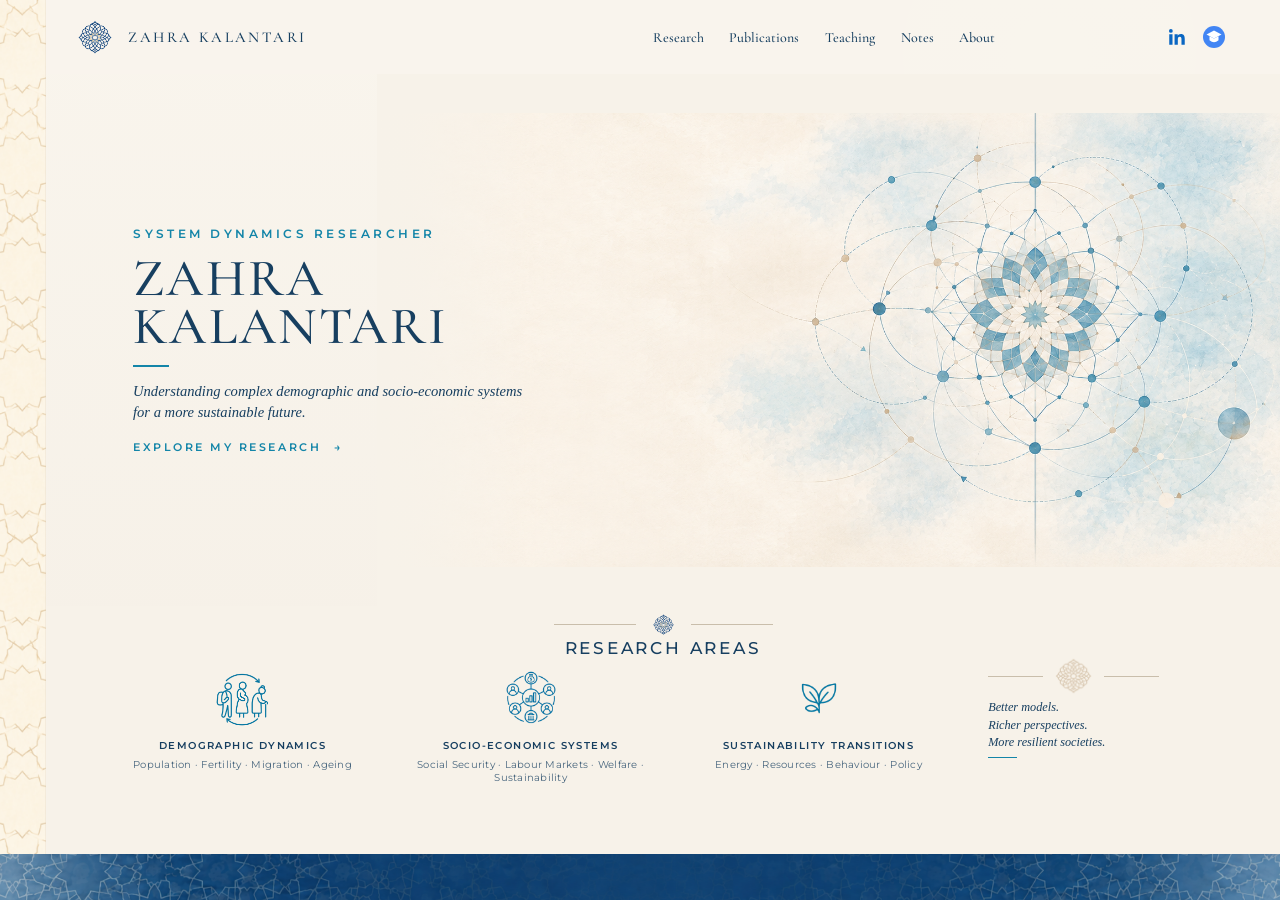
==== commit 2d993989: "Update index.html" ====
--- a/index.html
+++ b/index.html
@@ -96,10 +96,12 @@
             <!-- Replace # later with your LinkedIn URL -->
 
             <a
-                href="#"
-                class="social-link linkedin"
-                aria-label="LinkedIn"
-                title="LinkedIn">
+    href="#"
+    class="social-link linkedin"
+    aria-label="LinkedIn"
+    title="LinkedIn"
+    target="_blank"
+    rel="noopener noreferrer">
 
                 <svg
                     viewBox="0 0 24 24"
@@ -189,11 +191,8 @@
 
             </p>
 
-
-            <a
-                href="#research"
-                class="hero-link">
-
+            <a href="research.html" class="hero-link">
+                
                 EXPLORE MY RESEARCH
 
                 <span aria-hidden="true">
@@ -382,11 +381,8 @@
 
 
 
-    <!-- FEATURED RESEARCH
-         IMPORTANT:
-         The image itself already contains the title and lines.
-         No additional Featured Research text here.
-    -->
+<!-- DECORATIVE BOTTOM STRIP -->
+  
 
   <section
   class="featured-strip"
--- a/style.css
+++ b/style.css
@@ -194,20 +194,18 @@
   fill: #0A66C2;
 }
 
-.orcid svg {
-  width: 23px;
-  height: 23px;
-}
-
-.orcid circle {
-  fill: #A6CE39;
-}
-
-.orcid text {
+.scholar svg {
+  width: 24px;
+  height: 24px;
+}
+
+.scholar-circle {
+  fill: #4285f4;
+}
+
+.scholar-cap,
+.scholar-base {
   fill: #ffffff;
-  font-family: Arial, Helvetica, sans-serif;
-  font-size: 8px;
-  font-weight: 700;
 }
 
 /* ===================== HERO ===================== */
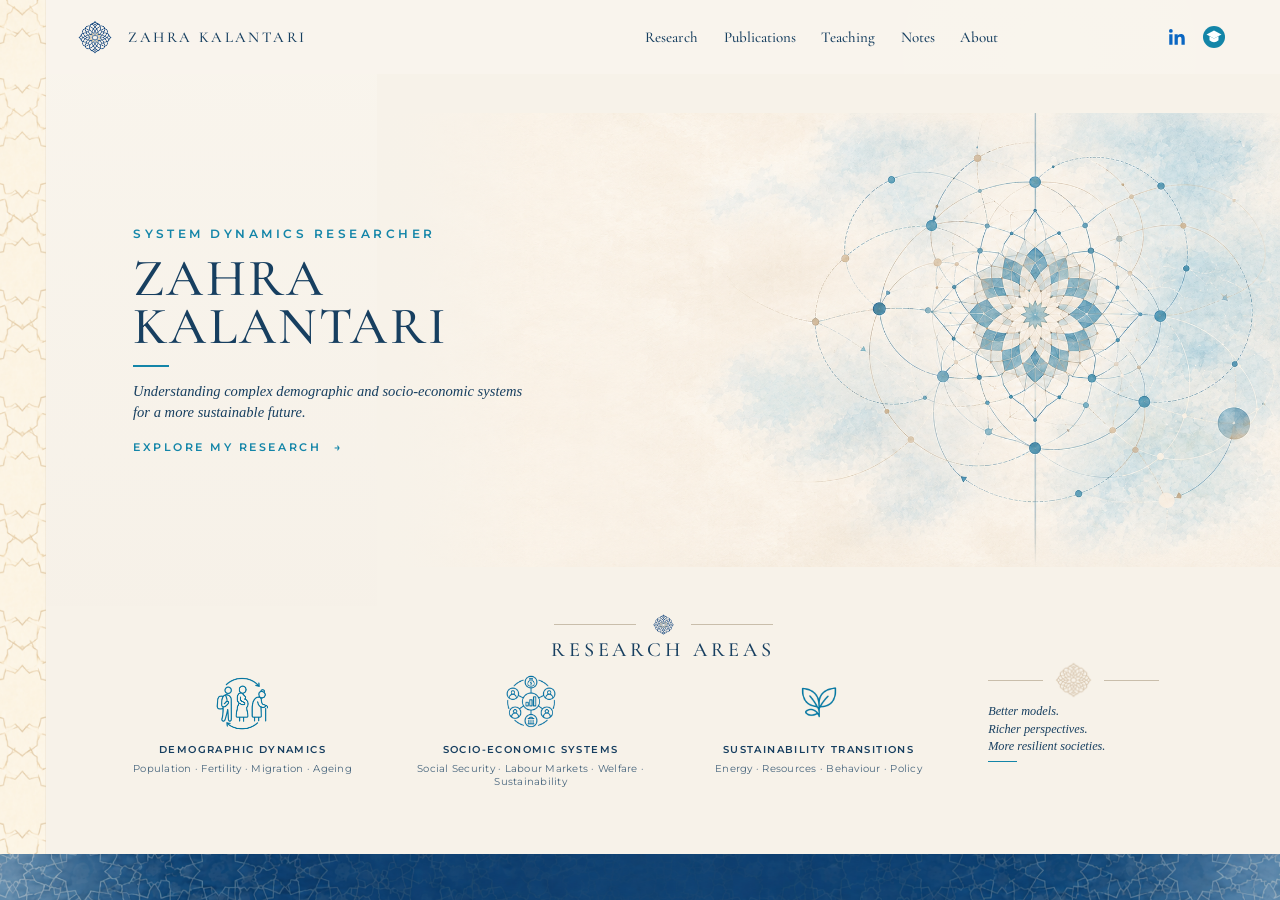
==== commit 1c9c5f0b: "Update index.html" ====
--- a/index.html
+++ b/index.html
@@ -96,7 +96,7 @@
             <!-- Replace # later with your LinkedIn URL -->
 
             <a
-    href="#"
+    href="https://www.linkedin.com/in/s-zahra-kalantari-74a5a860/"
     class="social-link linkedin"
     aria-label="LinkedIn"
     title="LinkedIn"
@@ -120,7 +120,7 @@
             <!-- Replace # later with your googlescholar URL -->
 
             <a
-    href="#"
+    href="https://scholar.google.com/citations?user=GRO_FDkAAAAJ&hl=en"
     class="social-link scholar"
     aria-label="Google Scholar"
     title="Google Scholar"
--- a/style.css
+++ b/style.css
@@ -140,7 +140,7 @@
 
 .main-nav a {
   position: relative;
-  font-size: 14px;
+  font-size: 15px;
   font-weight: 500;
   color: var(--deep-blue);
   transition: color 0.20s ease;
@@ -200,7 +200,7 @@
 }
 
 .scholar-circle {
-  fill: #4285f4;
+  fill: var(--blue);
 }
 
 .scholar-cap,
@@ -367,20 +367,13 @@
 
 .research-areas > h2 {
   margin: 0 0 6px;
-
   text-align: center;
 
-  font-family:
-    "Montserrat",
-    Arial,
-    sans-serif;
-
-  font-size:
-    clamp(17px, 1.35vw, 22px);
-
+  font-family: "Cormorant Garamond", Georgia, serif;
+
+  font-size: clamp(18px, 1.58vw, 25px);
   font-weight: 500;
-
-  letter-spacing: 0.16em;
+  letter-spacing: 0.19em;
 
   color: var(--deep-blue);
 }
